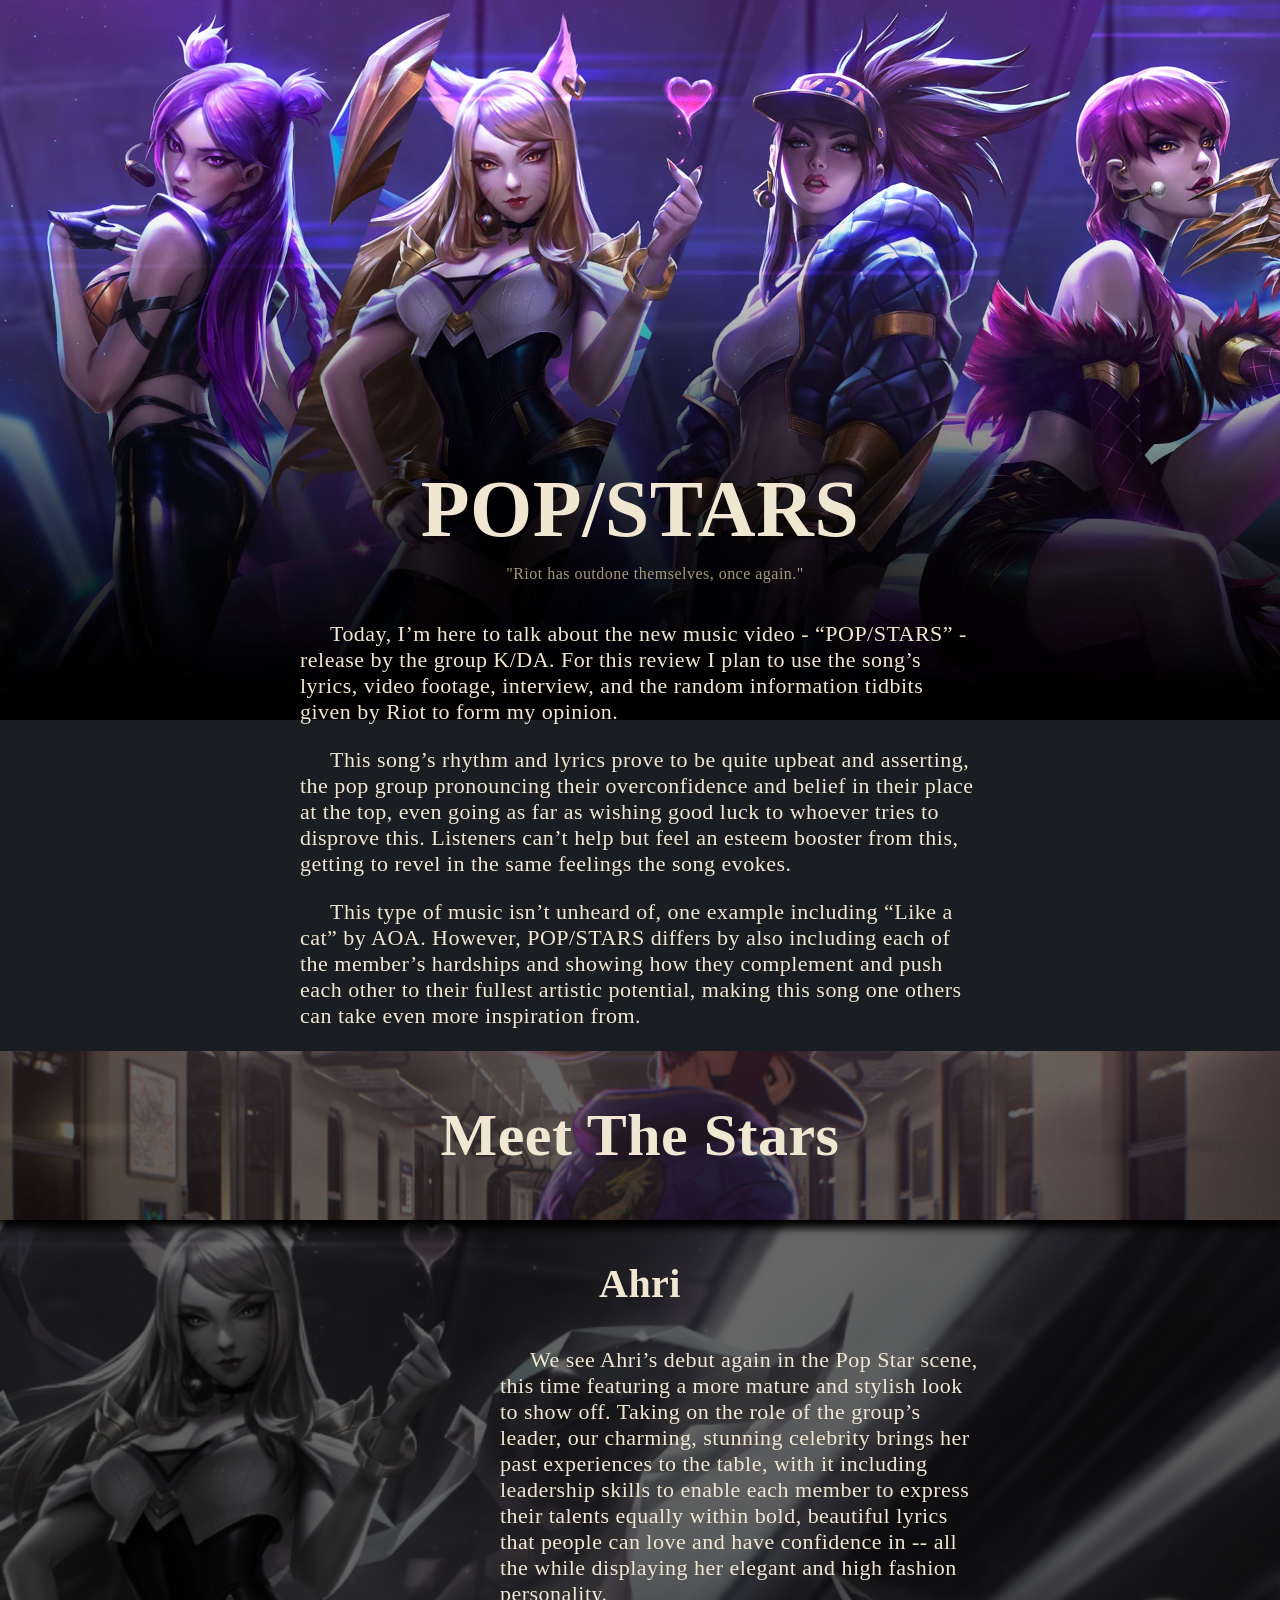
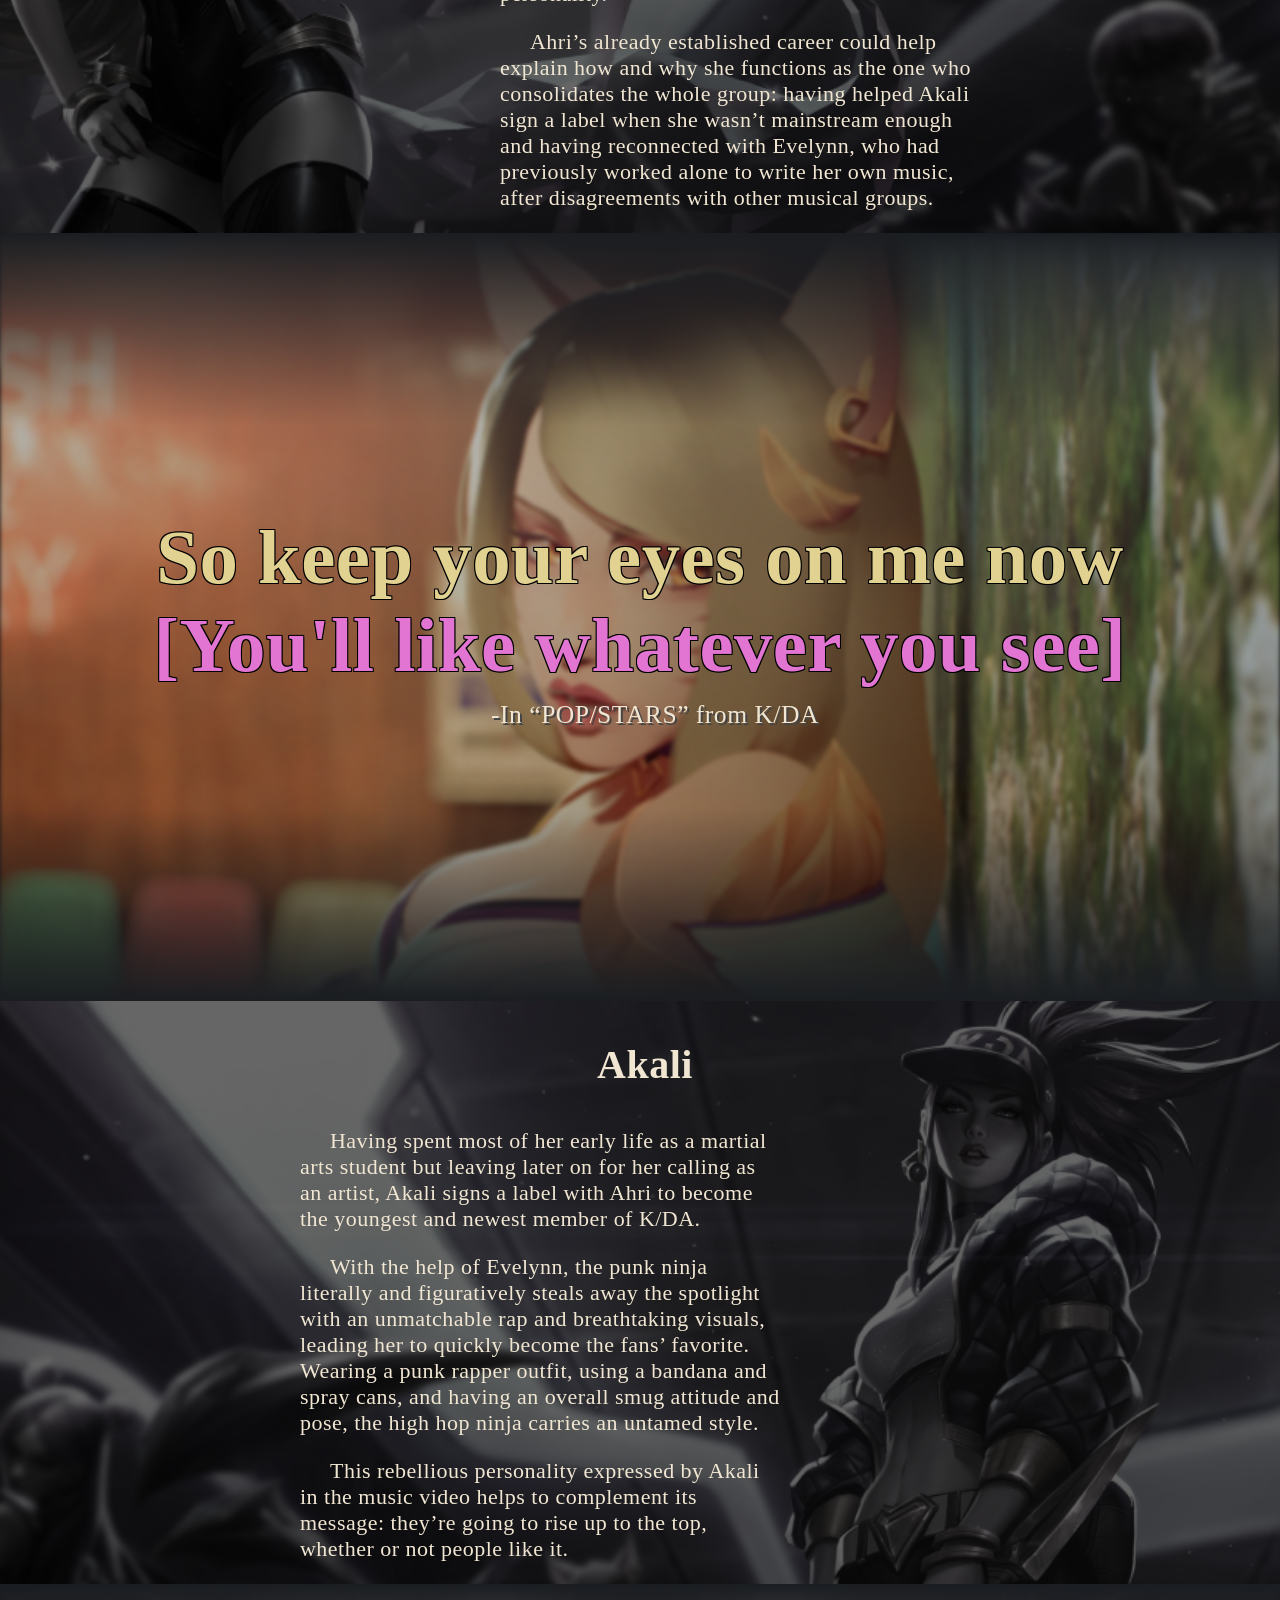
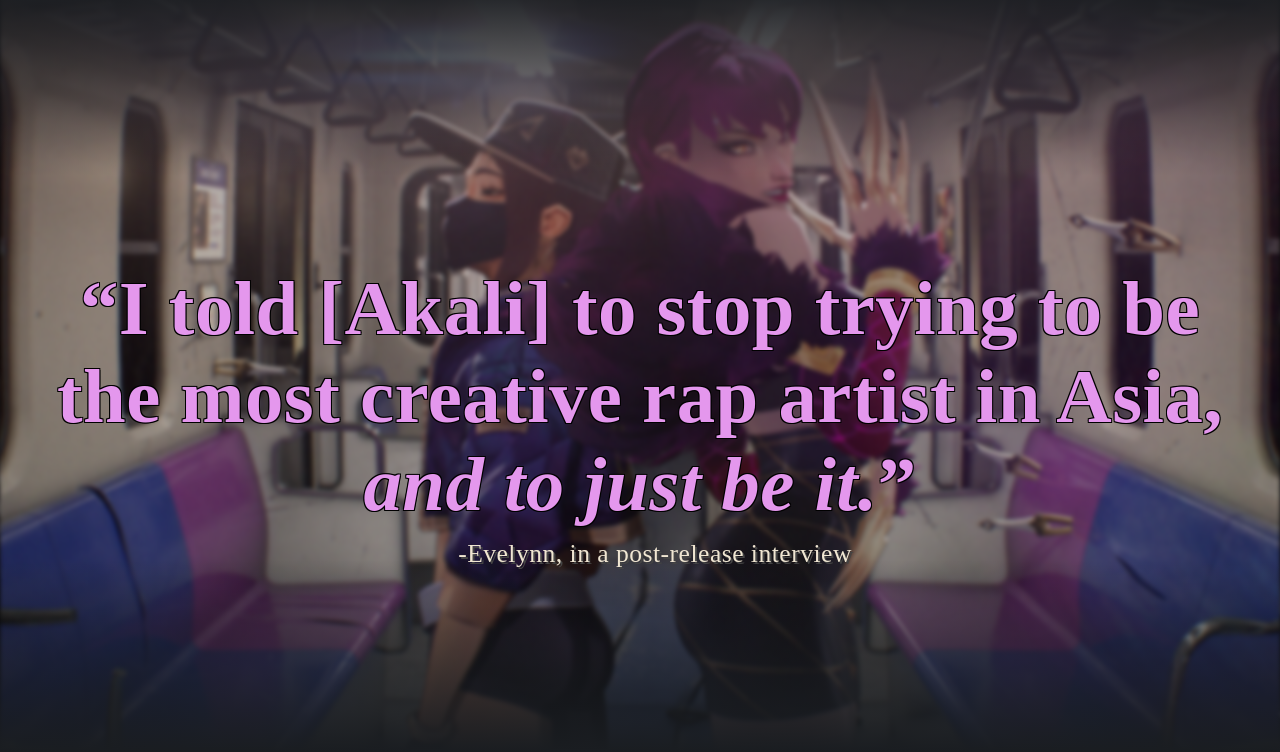
==== index.html @ 10eb458b "Added background image to Akali's intro It seems to be making the page lag now, whoops" ====
<!DOCTYPE html>
<html lang="en">
<head>
    <meta charset="UTF-8">
    <meta name="viewport" content="width=device-width, initial-scale=1.0">
    <meta http-equiv="X-UA-Compatible" content="ie=edge">
    <meta name="theme-color" content="#9821A5">
    <link rel="stylesheet" href="styles/main.css">
    <meta content="POP/STARS Review" property="og:title">
    <meta content='https://i.imgur.com/lNea6yM.jpg' property='og:image'>
    <meta content="An in-depth look into the song 'POP/STARS' and the group behind it, the KD/A" property="og:description">
    <meta name="twitter:card" content="summary_large_image">
    <title>POP/STARS review</title>
    <link type="application/json+oembed" href="https://raw.githubusercontent.com/KipBard/KDAReview/master/style.json" />
</head>
<body>
<main>
<article style="margin-top: 0px;">
<section class="logotop" style="width: 100vw; margin-top: 0px; padding-left:0px; padding-right:0px; max-width: 100%">
    <template>
        <div style="background-image:url('img/bg1.jpg');  background-size: cover; position: absolute; width: 100vw" class="bgimg">
    </template>
    </div>
    <img src="img/bg1.jpg" alt="" class="bgimg">
    <header>
            <h1 style="text-align: center;padding-top:30vw;margin-bottom: 0px;">POP/STARS</h1>
            <p class="subtitle" style="text-align:center">"Riot has outdone themselves, once again."</p>
    </header>
    
</section>
<section class="intro">
    <p>
        Today, I’m here to talk about the new music video - “POP/STARS” - release 
        by the group K/DA. For this review I plan to use the song’s lyrics, video 
        footage, interview, and the random information tidbits given by Riot to 
        form my opinion.
    </p>
    <p>
        This song’s rhythm and lyrics prove to be quite upbeat and asserting, 
        the pop group pronouncing their overconfidence and  belief in their 
        place at the top, even going as far as wishing good luck to whoever 
        tries to disprove this. Listeners can’t help but feel an esteem 
        booster from this, getting to revel in the same feelings the song 
        evokes.
    </p>
    <p>
        This type of music isn’t unheard of, one example including <q>Like a cat</q> by AOA. However, POP/STARS 
        differs by also including each of the member’s hardships and showing how they complement and 
        push each other to their fullest artistic potential, making this song one others can take 
        even more inspiration from.
    </p>
</section>
<section class="title stars">
    <img src="img/bgstars.jpg" alt="Meet the Stars" class="titleimg">
    <h2>Meet The Stars</h2>
</section>
<section class="ahri stars">
    <h3>Ahri</h3>
        <img src="img/ahrimid.jpg" alt="Ahri" class="sideimg">
    <p>
        We see Ahri’s debut again in the Pop Star scene, this time featuring a more 
        mature and stylish look to show off. Taking on the role of the group’s leader, 
        our charming, stunning celebrity brings her past experiences to the table, 
        with it including leadership skills to enable each member to express their 
        talents equally within bold, beautiful lyrics that people can love and have 
        confidence in -- all the while displaying her elegant and high fashion personality.
    </p>
    <p>
        Ahri’s already established career could help explain how and why she functions
        as the one who consolidates the whole group: having helped Akali sign a label
        when she wasn’t mainstream enough and having reconnected with Evelynn, who had 
        previously worked alone to write her own music, after disagreements with other 
        musical groups.
    </p>
</section>
<section class="ahri quoteSection">
    <img src="img/bg2.jpg" class="quoteimg">
    <p class="quotetext">So keep your eyes on me now <br>
        <span class="ahritext2">[You'll like whatever you see]</span></p>
    <p class="quotesource">-In <q>POP/STARS</q> from K/DA</p>
</section>
<section class="akali stars">
    <h3 style="text-indent: 10px;">Akali</h3>
    <img src="img/akalimid.jpg" alt="Akali" class="sideimg">
    <p>
        Having spent most of her early life as a martial arts student but leaving
        later on for her calling as an artist, Akali signs a label with Ahri to 
        become the youngest and newest member of K/DA.
    </p>
    <p>
        With the help of Evelynn, the punk ninja literally and figuratively steals
        away the spotlight with an unmatchable rap and breathtaking visuals, leading
        her to quickly become the fans’ favorite. Wearing a punk rapper
        outfit, using a bandana and spray cans, and having an overall smug attitude and
        pose, the high hop ninja carries an untamed style.
    </p>
    <p>
        This rebellious personality expressed by Akali in the music video helps to
        complement its message: they’re going to rise up to the top, whether or not
        people like it.
    </p>
</section>
<section class="akali quoteSection">
    <img src="img/bg3.jpg" class="quoteimg">
    <p class="quotetext" style="color:#E497ED;size: 3em"><q>I told [Akali] to stop 
        trying to be the most creative rap artist in Asia, <i>and to just be it.</i></q></p>
        <p class="quotesource">-Evelynn, in a post-release interview</p>
</section>
</article>
</main>
</body>
</html>
---- styles/main.css ----
@import url(https://lolstatic-a.akamaihd.net/awesomefonts/1.0.0/lol-fonts.css);

:root {
    --bg-color: #1a1d21;
}

body{
    font-family: Beaufort for LOL,serif;
    letter-spacing: .03em;
    color: #f0e6d2;
    background-color: var(--bg-color);
    margin: 0;
    min-width: 720px;
}
body > *{
    background-color: transparent;
    font-weight: 500;
    font-size: 22px;
    margin: 0;
}

* {
    box-sizing: border-box;
    overflow-x: hidden;
}

main{
    position: absolute;
    top: 0px;
    left: 0px;
    width: 100vw;
}

h1{
    font-size: 80px;
    text-align: center;
}

h2{
    font-size: 60px;
    text-align: center;
}

h3{
    font-size:40px;
}

.subtitle{
    color: #a3997e;
    margin-top:10px;
    font-size:16px;
}

section{
    max-width: 720px;
    margin: 0 auto 0;
    padding-left: 20px;
    padding-right: 20px;
    /*To make sure "background images" won't overlap other divs*/
    z-index: 0;
}

section.title{
    margin: 0;
    padding: 0;
    position: relative;
    width: 100vw;
    max-width: none;
    box-shadow:0 8px 8px #000;
    /*This is done to center the text verticaly & horizontally*/
    display:flex;
    align-items:center;
    justify-content: center;
    /*This makes the viewer won't be able to scroll through this div*/
    overflow:hidden;
}

section.title > img.titleimg{
    object-fit: cover;
    width: 100%;
    z-index: -2;
    position: absolute;
    filter: none;
}

section.title.stars > img.titleimg{
    transform: scale(1.5);
    top: 0%;
    filter: brightness(40%);
}

p {
    text-indent: 30px;
}

.bgimg{
    background-size: cover;
    z-index: -1;
    width: 100vw;
    left: 0px;
    top: 0px;
    position: absolute;
}

.sideimg{
    width: 40%
}

.quoteimg{
    object-fit: cover;
    width: 100%;
    height: 100%;
    z-index: -2;
    position: absolute;
    filter: brightness(70%) blur(2px);
    
}

.quoteSection{
    padding: 0;
    margin: 0;
    height:60vw;
    position:relative;
    max-width: 100%;
    width: 100%;
    overflow: hidden;
    
}


/*Adds the little fading black gradients at bottom and top*/
/*The div is only rendered if it has "content" so we give it a fake one hehe*/

:root{
    --bar-size:calc(100%/4);
}

/*Bottom one*/
.quoteSection::after{
    background-image:linear-gradient(transparent, var(--bg-color));
    position: absolute;
    width: 100%;
    height: var(--bar-size);
    bottom: 0px;
    z-index: -1;
    
    content: " "
}
/*Top one*/
.quoteSection::before{
    background-image:linear-gradient(var(--bg-color), transparent);
    position: absolute;
    width: 100%;
    height: var(--bar-size);
    z-index: -1;
    
    content: " "
}

.quotetext{
    text-indent: 0px;
    text-align: center;
    padding-top: 16vw;
    margin-bottom: 10px;
    font-size:6vw;
    color: #e79c62;
    font-weight: 700;
    /*text-shadow:2px 2px 0 #444;*/
    padding-left:30px;
    padding-right:30px;
    color: white;
    text-shadow:
    -1px -1px 0 #000,
    1px -1px 0 #000,
    -1px 1px 0 #000,
    1px 1px 0 #000; 
}
.quotesource{
    text-align:center;
    margin-top:5px;
    font-size: 2vw;
    text-shadow:2px 2px 0 #444;
}

/*Ahri*/

section.ahri.stars > p{
    margin-left: 200px;
}

.quoteSection.ahri > p.quotetext{
    color: #e1d291;
}

.ahritext2{
    /*background: -webkit-linear-gradient( #CC46BB, #e275d2);
    -webkit-background-clip: text;
    -webkit-text-fill-color: transparent;
    text-shadow: none;*/
    color: #e275d2;
}

section.ahri.stars > h3{
    text-align: center;
}

section.ahri.stars > img.sideimg{
    width: 100%;
    position: absolute;
    z-index: -1;
    
    filter: saturate(0.1) brightness(40%);
    left: -34vw;
    transform: scale(2) translateY(5vw);
}

/*Akali*/

section.akali.stars > p{
    margin-right: 200px;
}

section.akali.stars > h3{
    text-align: center;
}

section.akali.stars > img.sideimg{
    width: 100%;
    position: absolute;
    z-index: -1;

    filter: saturate(0.1) brightness(40%);
    left:27vw;
    transform: scale(2) translateY(6vw);
}
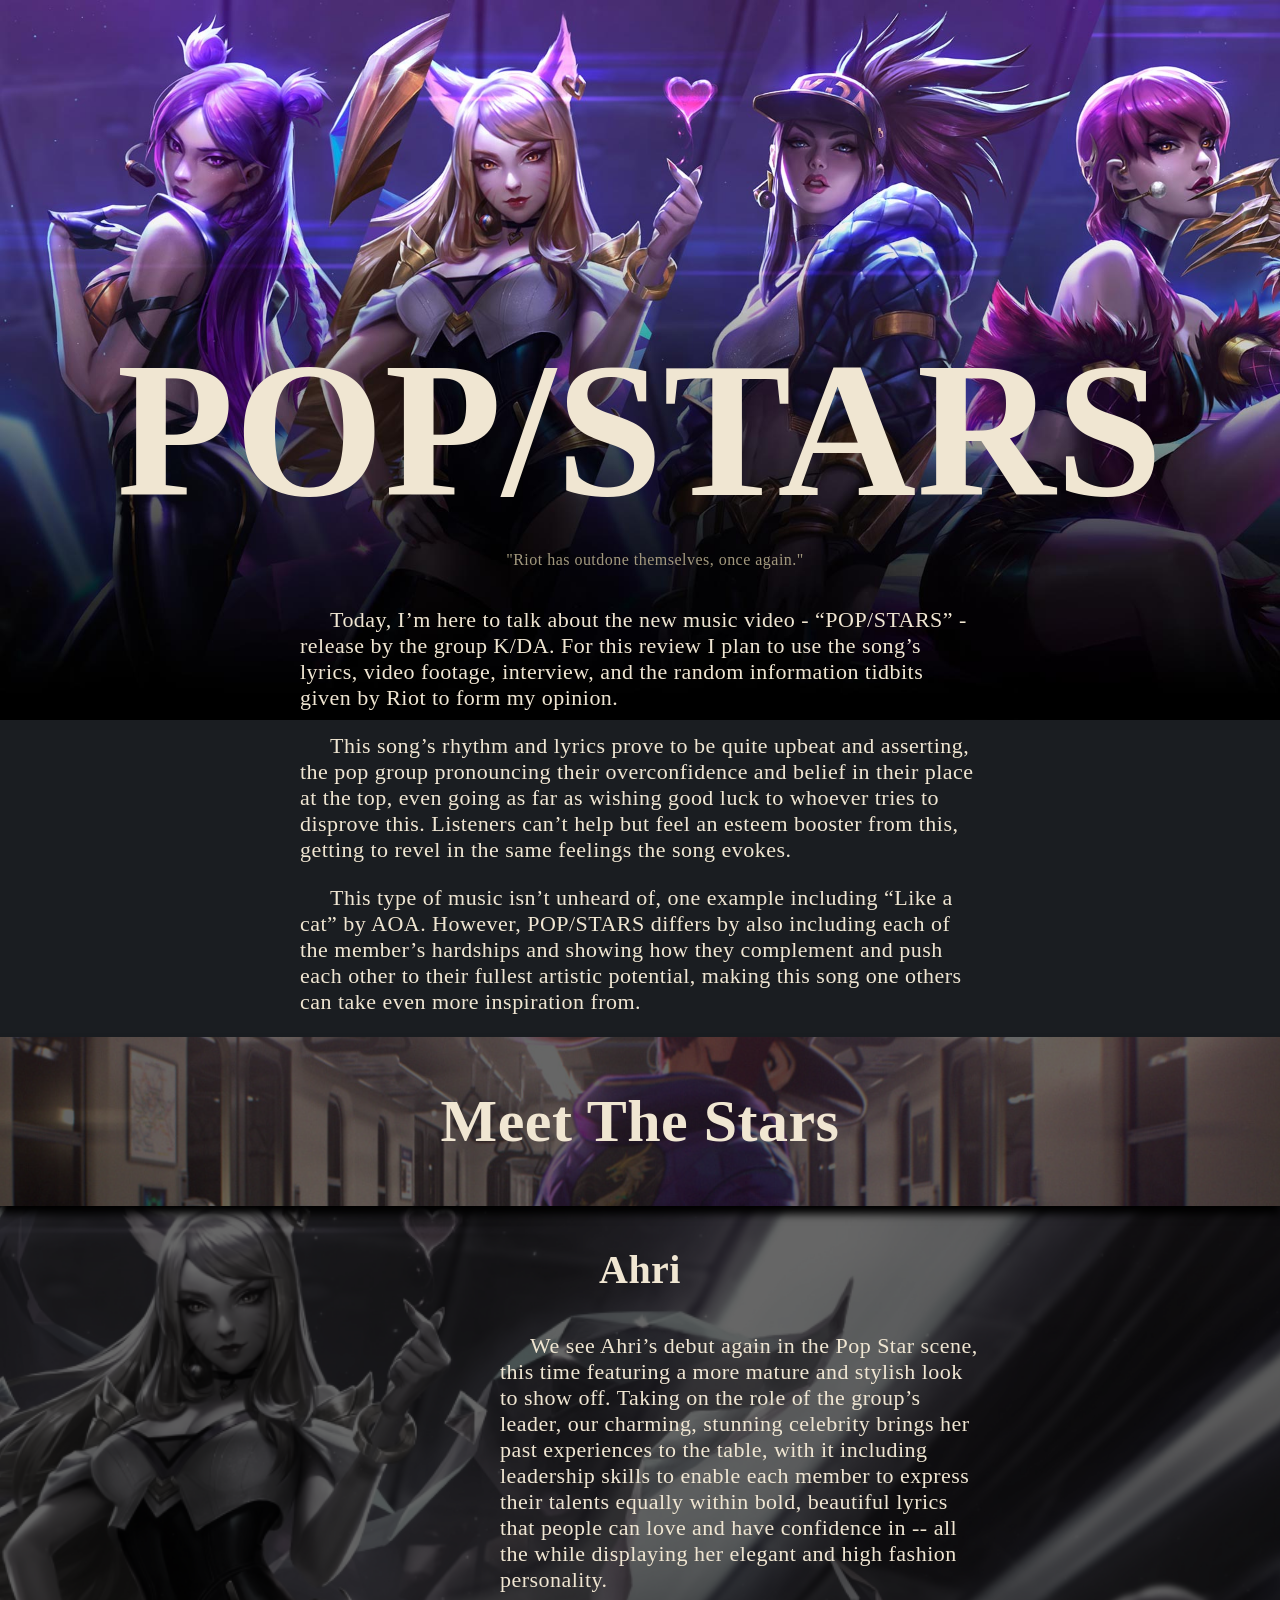
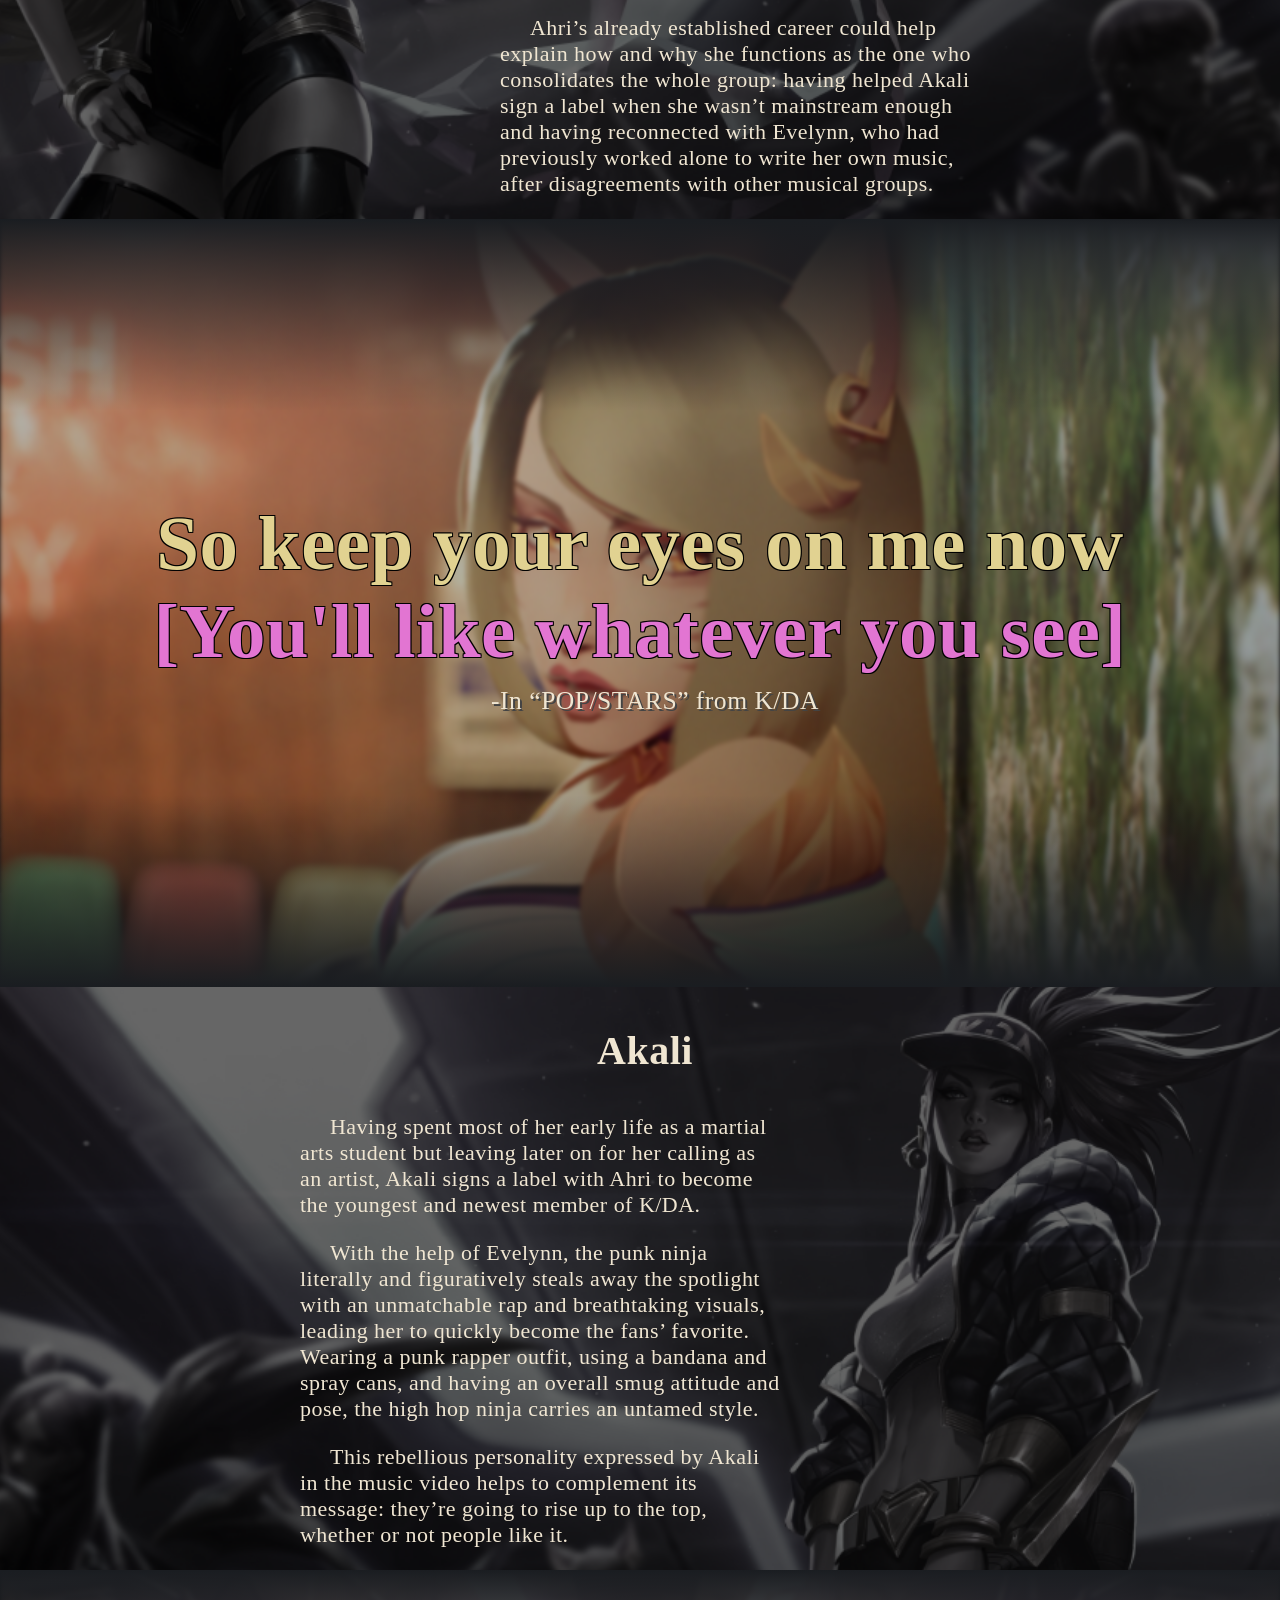
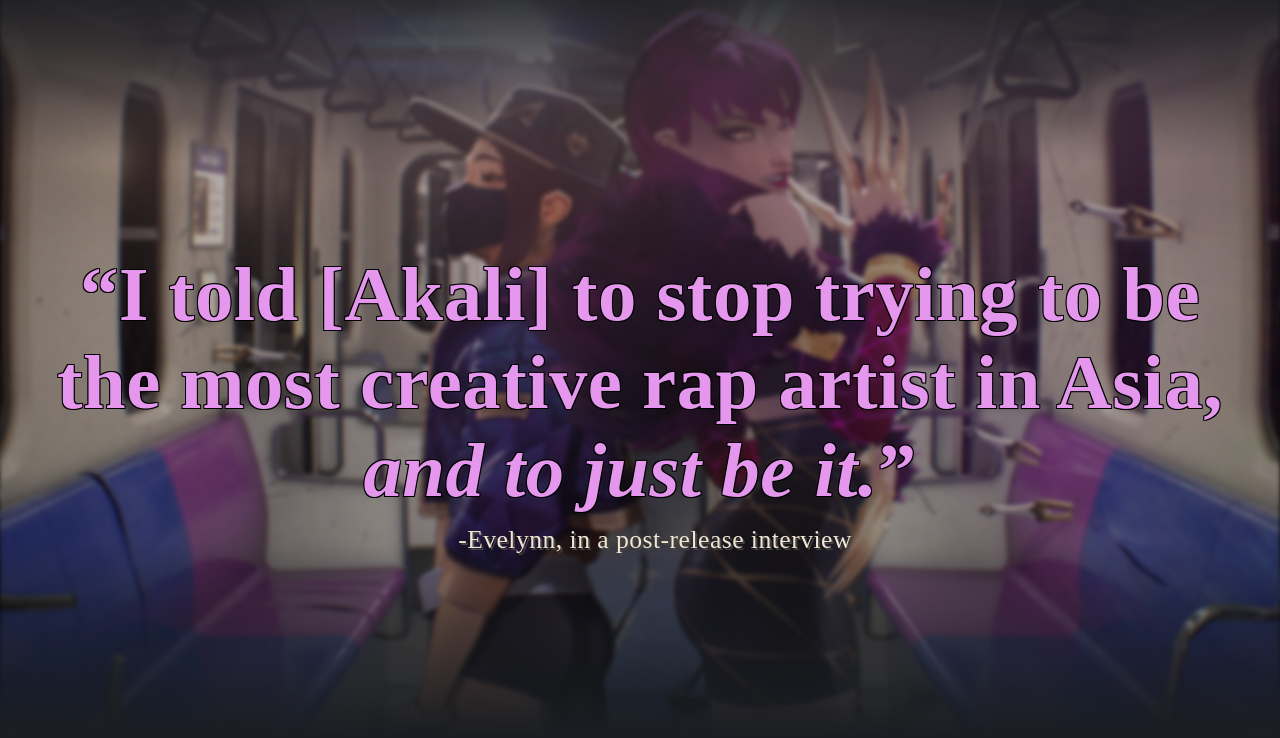
==== commit 680baea9: "Changes to Title style" ====
--- a/index.html
+++ b/index.html
@@ -23,7 +23,7 @@
     </div>
     <img src="img/bg1.jpg" alt="" class="bgimg">
     <header>
-            <h1 style="text-align: center;padding-top:30vw;margin-bottom: 0px;">POP/STARS</h1>
+            <h1>POP/STARS</h1>
             <p class="subtitle" style="text-align:center">"Riot has outdone themselves, once again."</p>
     </header>
     
--- a/styles/main.css
+++ b/styles/main.css
@@ -32,8 +32,10 @@
 }
 
 h1{
-    font-size: 80px;
+    font-size: 15vw;
     text-align: center;
+    margin:0;
+    margin-top: 25vw;
 }
 
 h2{
@@ -182,10 +184,38 @@
     text-shadow:2px 2px 0 #444;
 }
 
+section.stars > img.sideimg{
+    width: 100%;
+    position: absolute;
+    z-index: -1;
+    
+    filter: saturate(0.1) brightness(40%);
+}
+
 /*Ahri*/
 
-section.ahri.stars > p{
-    margin-left: 200px;
+/*When the screen is small*/
+@media screen and (max-width: 720px){
+    section.ahri.stars > img.sideimg{
+        width: 500%;
+        left: -200vw;
+        transform: translateY(-55vw);
+    }
+}
+
+@media screen and (min-width: 720px){
+    section.ahri.stars > p{
+        margin-left: 200px;
+    }
+
+    section.ahri.stars > h3{
+        text-align: center;
+    }
+
+    section.ahri.stars > img.sideimg{
+        left: -34vw;
+        transform: scale(2) translateY(5vw);
+    }
 }
 
 .quoteSection.ahri > p.quotetext{
@@ -193,43 +223,35 @@
 }
 
 .ahritext2{
-    /*background: -webkit-linear-gradient( #CC46BB, #e275d2);
-    -webkit-background-clip: text;
-    -webkit-text-fill-color: transparent;
-    text-shadow: none;*/
     color: #e275d2;
 }
 
-section.ahri.stars > h3{
-    text-align: center;
-}
-
-section.ahri.stars > img.sideimg{
-    width: 100%;
-    position: absolute;
-    z-index: -1;
-    
-    filter: saturate(0.1) brightness(40%);
-    left: -34vw;
-    transform: scale(2) translateY(5vw);
-}
+
 
 /*Akali*/
 
-section.akali.stars > p{
-    margin-right: 200px;
-}
-
-section.akali.stars > h3{
-    text-align: center;
-}
-
+@media screen and (min-width: 720px){
+    section.akali.stars > p{
+        margin-right: 200px;
+    }
+    section.akali.stars > h3{
+        text-align: center;
+    }
+}
+
+/*When the screen is small*/
+@media screen and (max-width: 720px){
 section.akali.stars > img.sideimg{
-    width: 100%;
-    position: absolute;
-    z-index: -1;
-
-    filter: saturate(0.1) brightness(40%);
-    left:27vw;
-    transform: scale(2) translateY(6vw);
+    width: 500%;
+    left: -200vw;
+    transform: translateY(-55vw);
+}
+}
+
+/*When the screen is big*/
+@media screen and (min-width: 720px){
+    section.akali.stars > img.sideimg{
+        left:27vw;
+        transform: scale(2) translateY(6vw);
+    }
 }
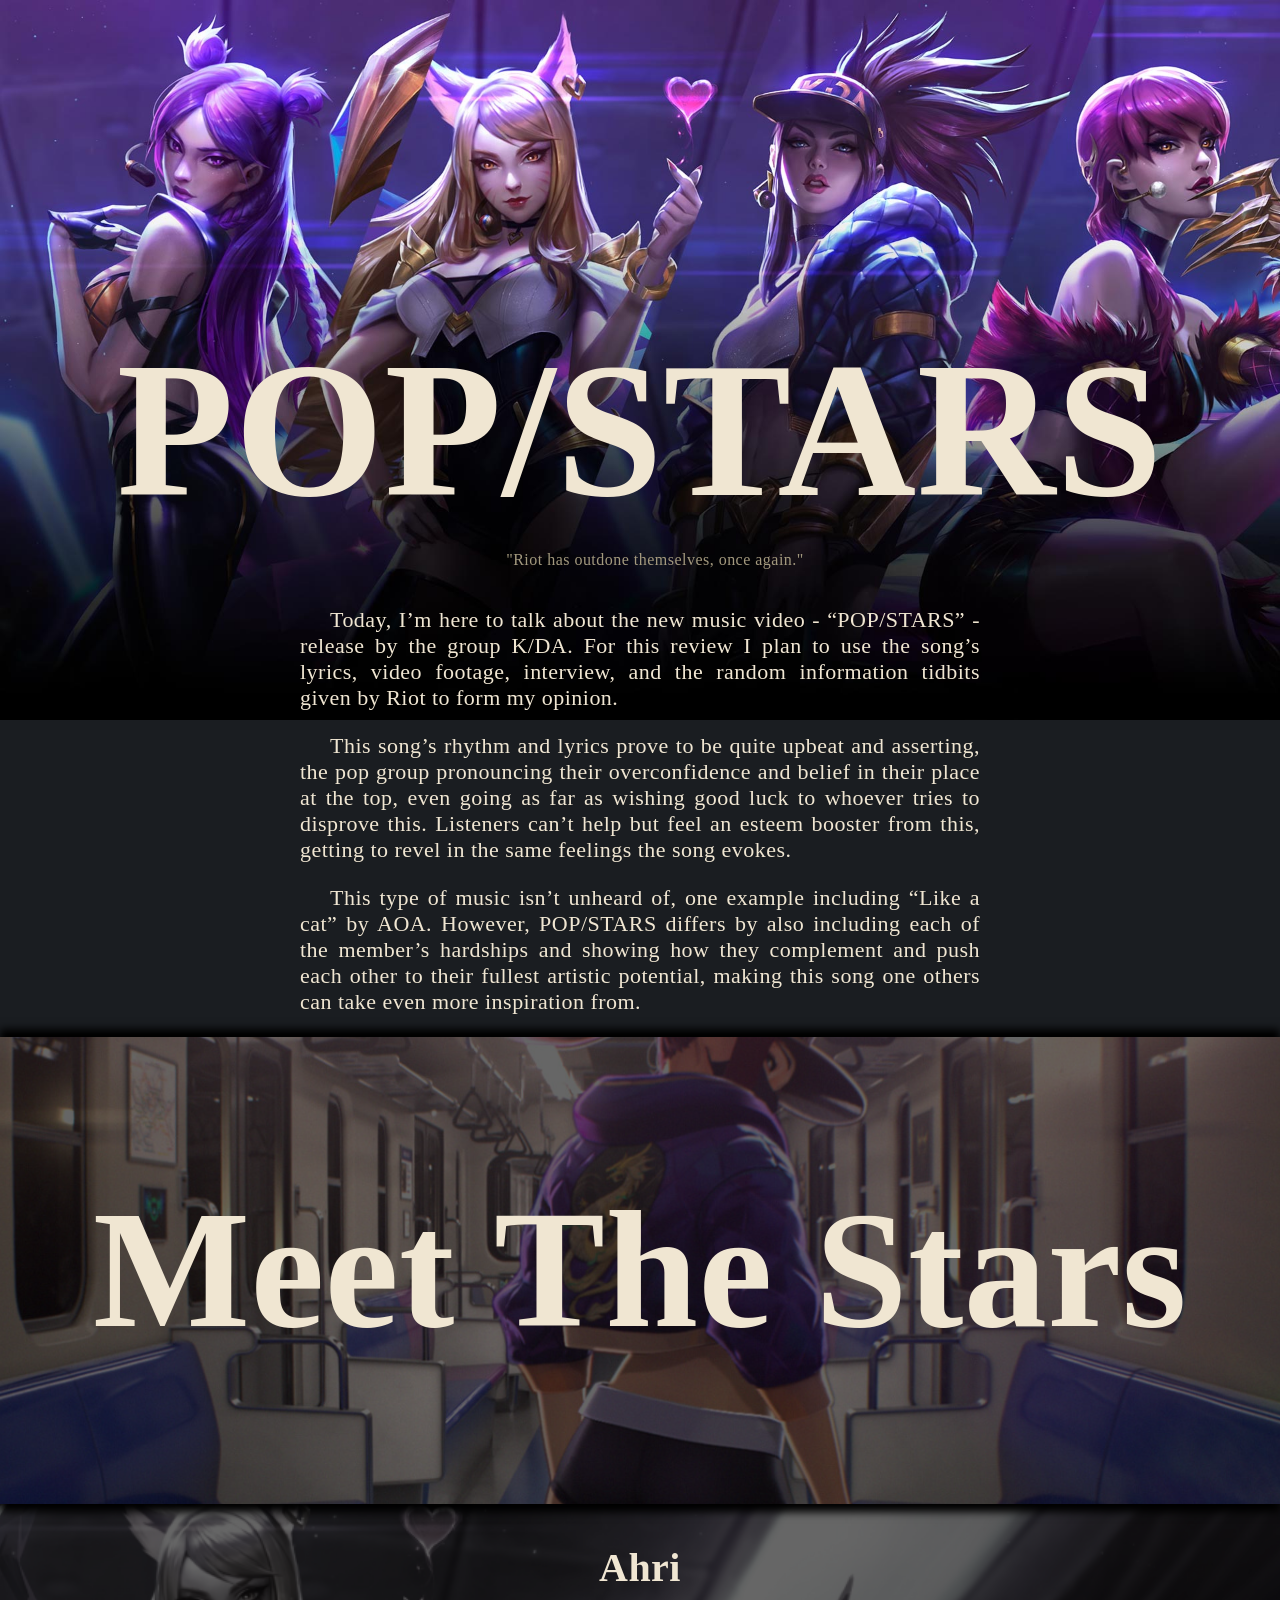
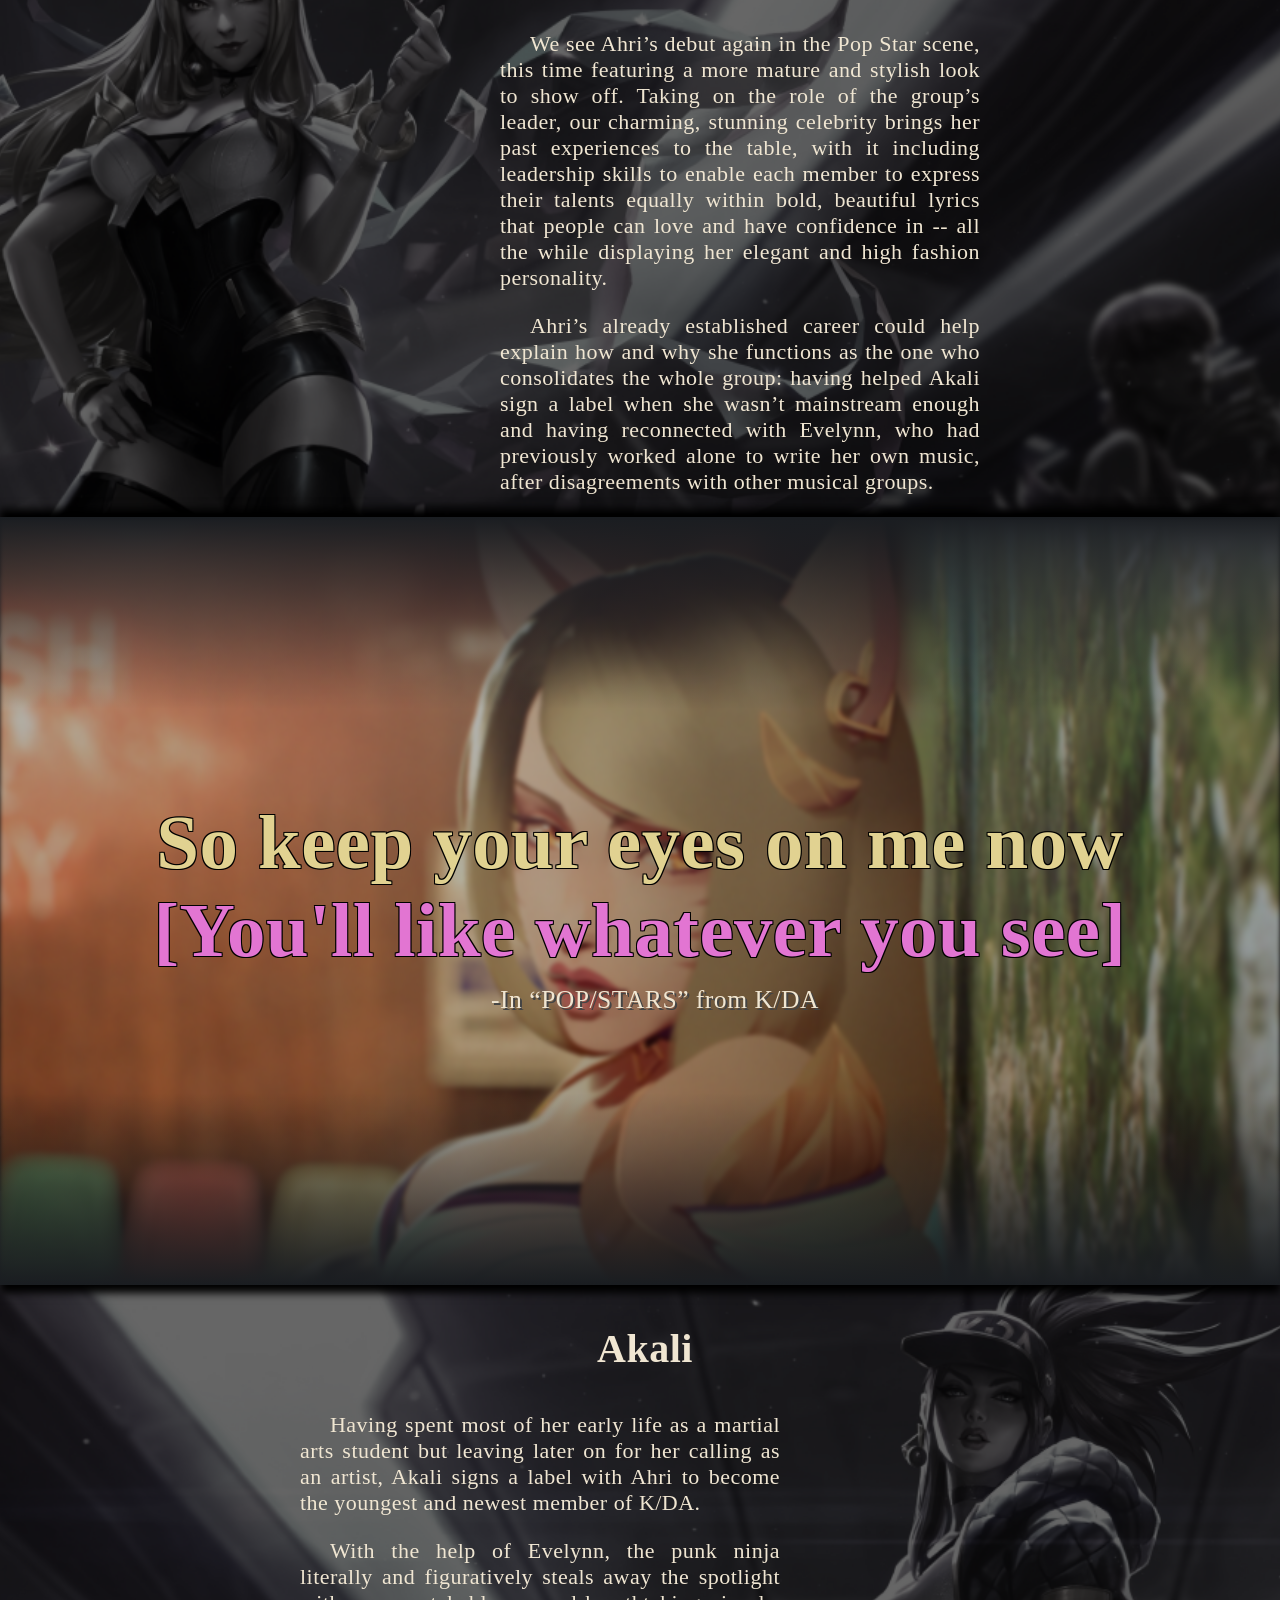
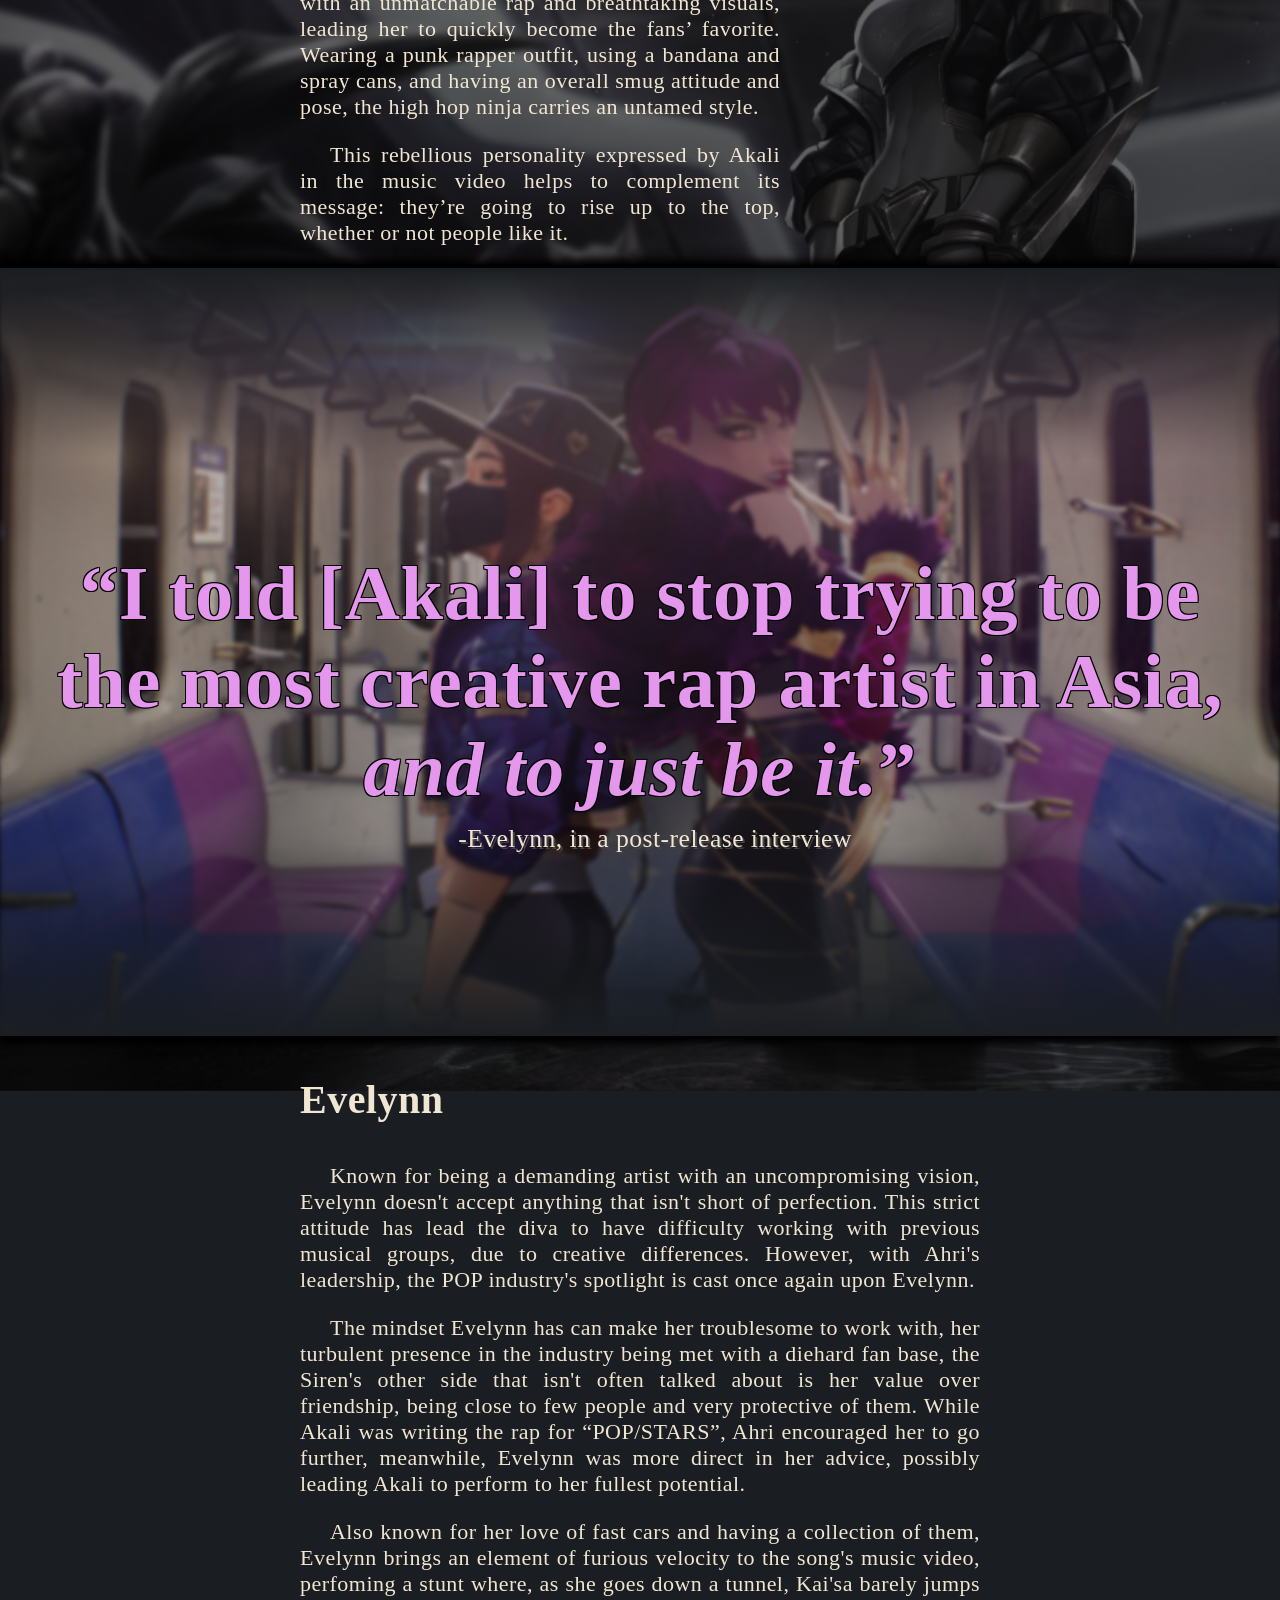
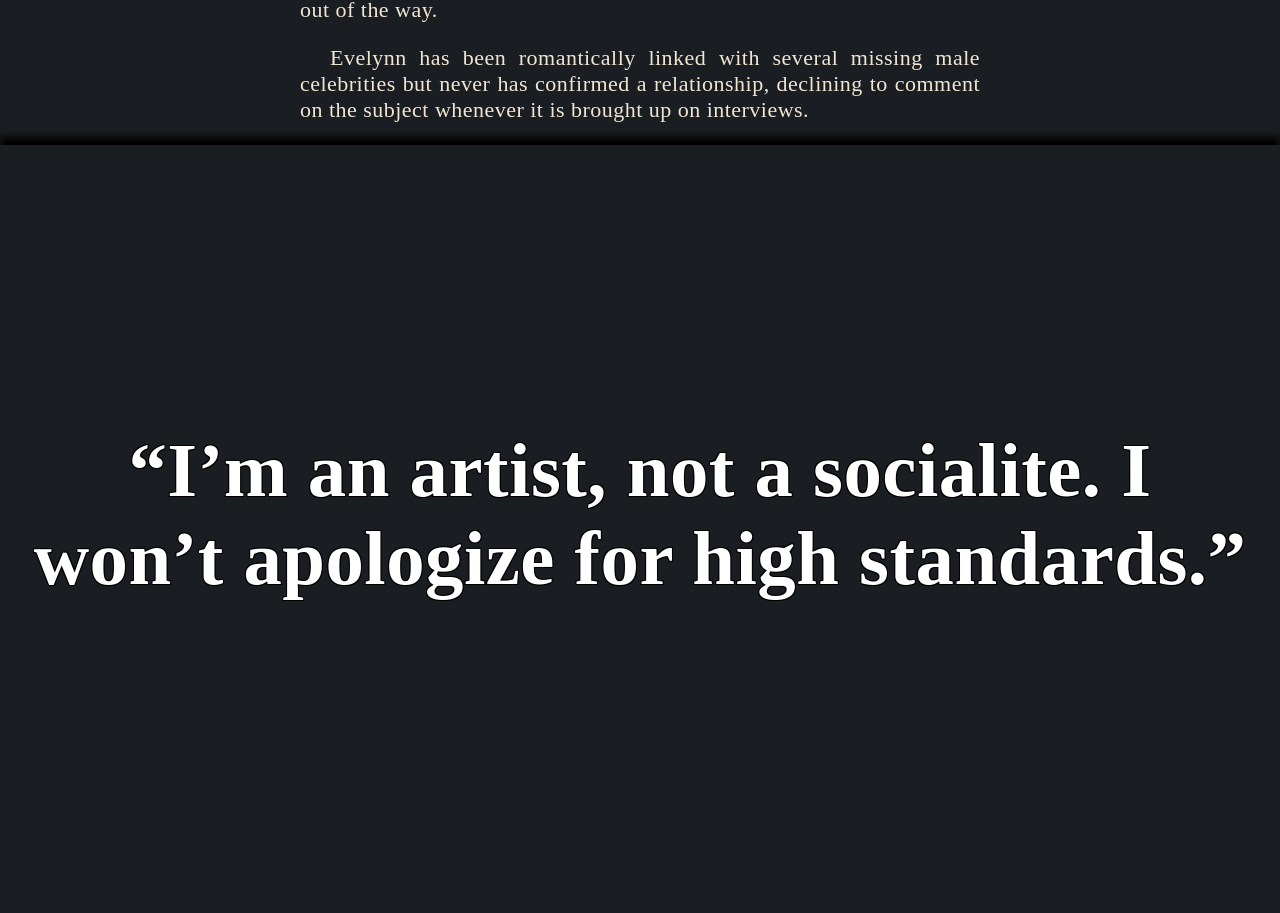
==== commit f7767b05: "Text for Evelynn added" ====
--- a/index.html
+++ b/index.html
@@ -28,6 +28,7 @@
     </header>
     
 </section>
+
 <section class="intro">
     <p>
         Today, I’m here to talk about the new music video - “POP/STARS” - release 
@@ -50,10 +51,12 @@
         even more inspiration from.
     </p>
 </section>
+
 <section class="title stars">
     <img src="img/bgstars.jpg" alt="Meet the Stars" class="titleimg">
     <h2>Meet The Stars</h2>
 </section>
+
 <section class="ahri stars">
     <h3>Ahri</h3>
         <img src="img/ahrimid.jpg" alt="Ahri" class="sideimg">
@@ -79,6 +82,7 @@
         <span class="ahritext2">[You'll like whatever you see]</span></p>
     <p class="quotesource">-In <q>POP/STARS</q> from K/DA</p>
 </section>
+
 <section class="akali stars">
     <h3 style="text-indent: 10px;">Akali</h3>
     <img src="img/akalimid.jpg" alt="Akali" class="sideimg">
@@ -106,6 +110,36 @@
         trying to be the most creative rap artist in Asia, <i>and to just be it.</i></q></p>
         <p class="quotesource">-Evelynn, in a post-release interview</p>
 </section>
+
+<section class="evelynn stars">
+    
+    <h3>Evelynn</h3>
+    <p>
+        Known for being a demanding artist with an uncompromising vision, Evelynn doesn't accept anything that isn't short of perfection.
+        This strict attitude has lead the diva to have difficulty working with previous musical groups, due to creative 
+        differences. However, with Ahri's leadership, the POP industry's spotlight is cast once again upon Evelynn.
+    </p>
+    <p>
+        The mindset Evelynn has can make her troublesome to work with, her turbulent presence in the industry being met with a diehard
+        fan base, the Siren's other side that isn't often talked about is her value over friendship, being close to few people and 
+        very protective of them. While Akali was writing the rap for <q>POP/STARS</q>, Ahri encouraged her to go further, meanwhile, 
+        Evelynn was more direct in her advice, possibly leading Akali to perform to her fullest potential.
+    </p>
+    <p>
+        Also known for her love of fast cars and having a collection of them, Evelynn brings an element of furious velocity to the song's 
+        music video, perfoming a stunt where, as she goes down a tunnel, Kai'sa barely jumps out of the way. 
+    </p>
+    <p>
+        Evelynn has been romantically linked with several missing male celebrities but never has confirmed a relationship, declining
+        to comment on the subject whenever it is brought up on interviews.
+    </p>
+</section>
+<section class="evelynn quoteSection">
+    
+    <p class="quotetext">
+        <q>I’m an artist, not a socialite. I won’t apologize for high standards.</q>
+    </p>
+</section>
 </article>
 </main>
 </body>
--- a/styles/main.css
+++ b/styles/main.css
@@ -39,7 +39,7 @@
 }
 
 h2{
-    font-size: 60px;
+    font-size: 13vw;
     text-align: center;
 }
 
@@ -68,7 +68,7 @@
     position: relative;
     width: 100vw;
     max-width: none;
-    box-shadow:0 8px 8px #000;
+    box-shadow:0 8px 8px #000, 0 -8px 8px #000;
     /*This is done to center the text verticaly & horizontally*/
     display:flex;
     align-items:center;
@@ -126,7 +126,7 @@
     max-width: 100%;
     width: 100%;
     overflow: hidden;
-    
+    box-shadow:0 8px 8px #000, 0 -8px 8px #000;
 }
 
 
@@ -192,6 +192,12 @@
     filter: saturate(0.1) brightness(40%);
 }
 
+section.stars > p, .intro > p{
+    text-align: justify;
+    text-justify: inter-word;
+}
+
+
 /*Ahri*/
 
 /*When the screen is small*/
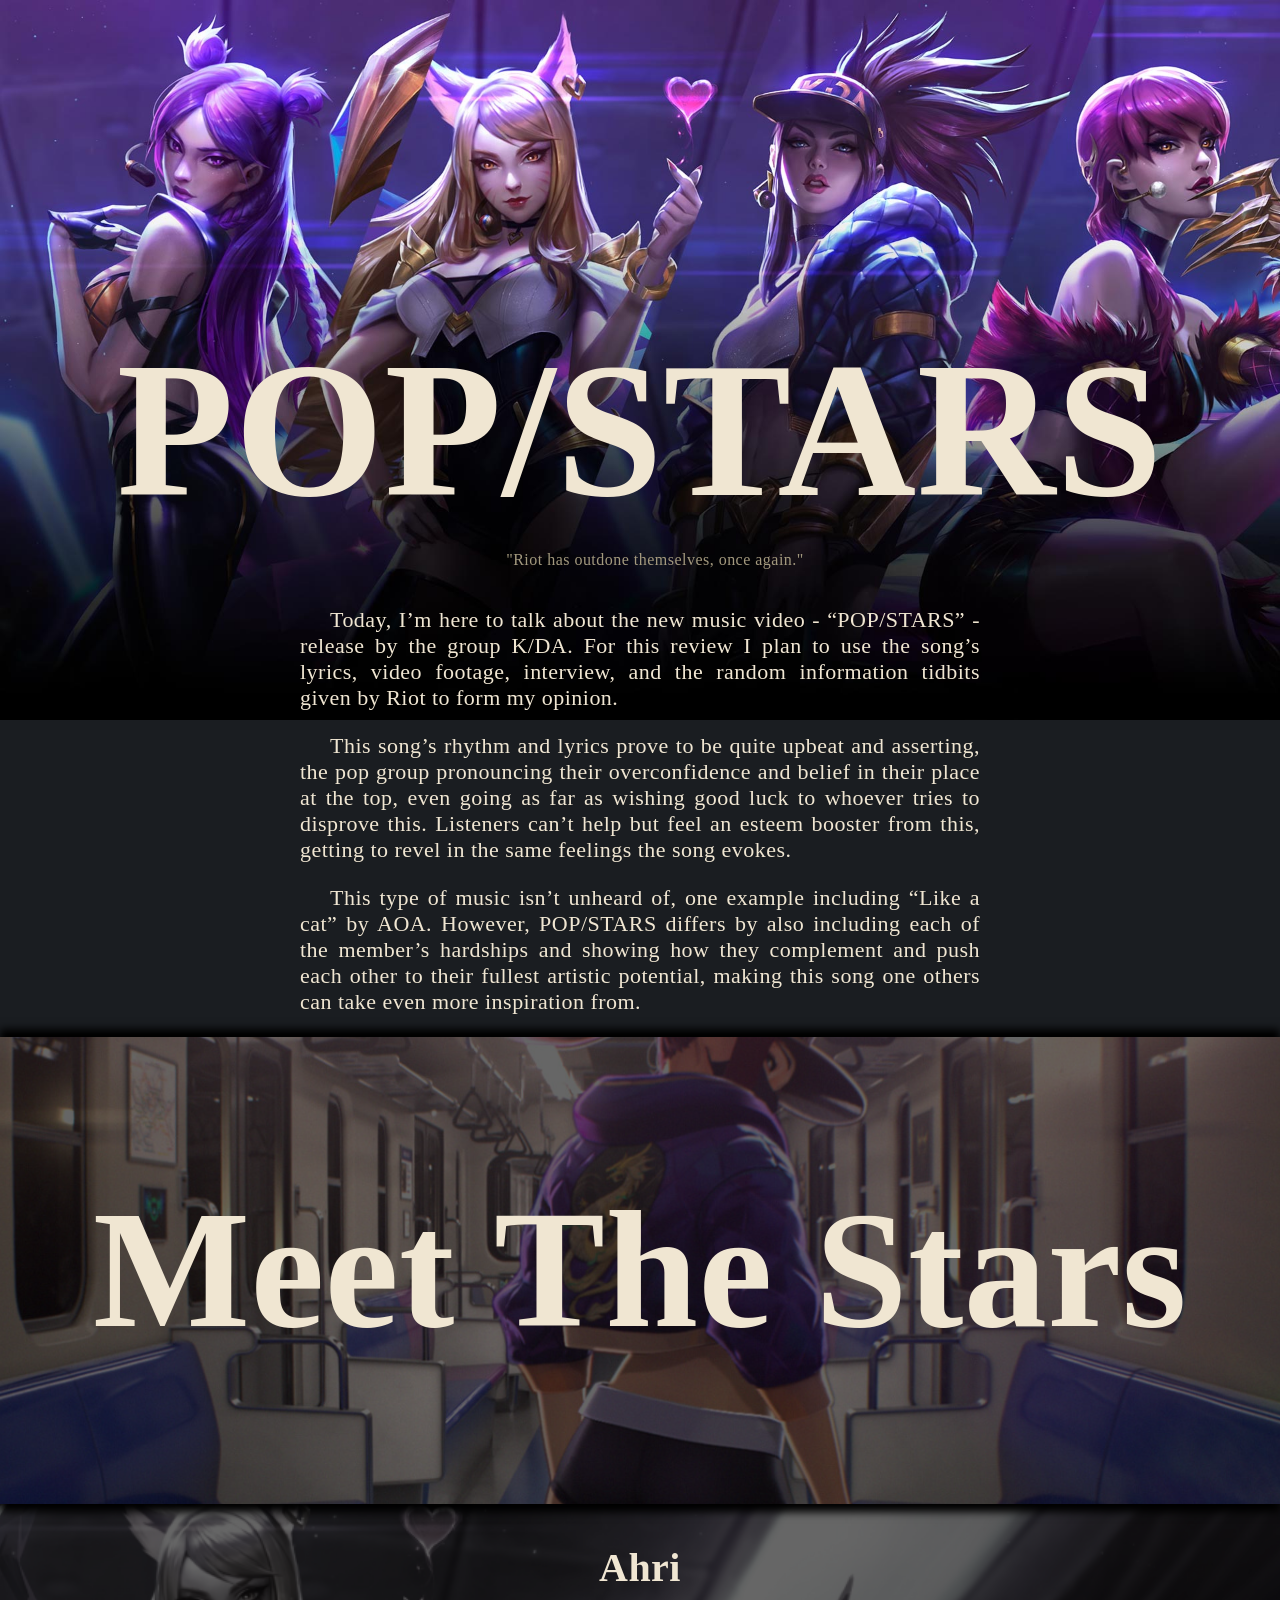
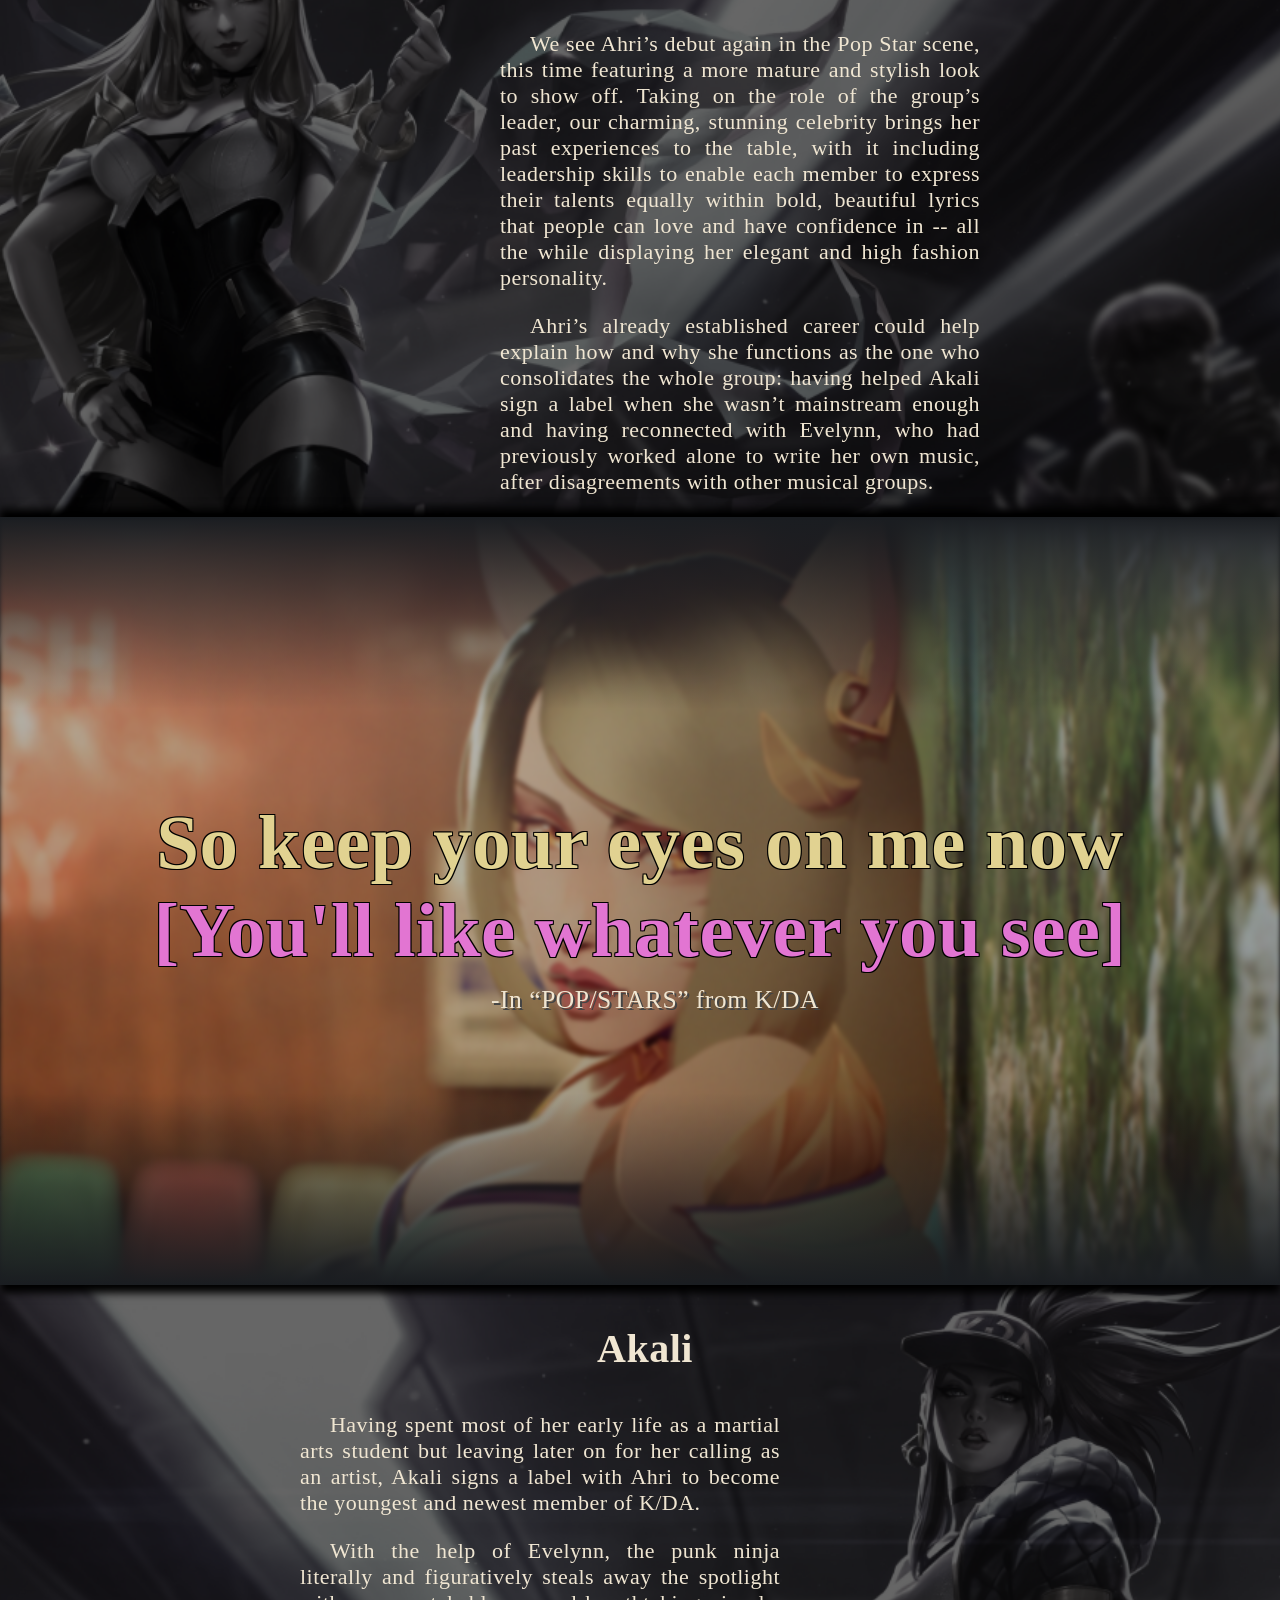
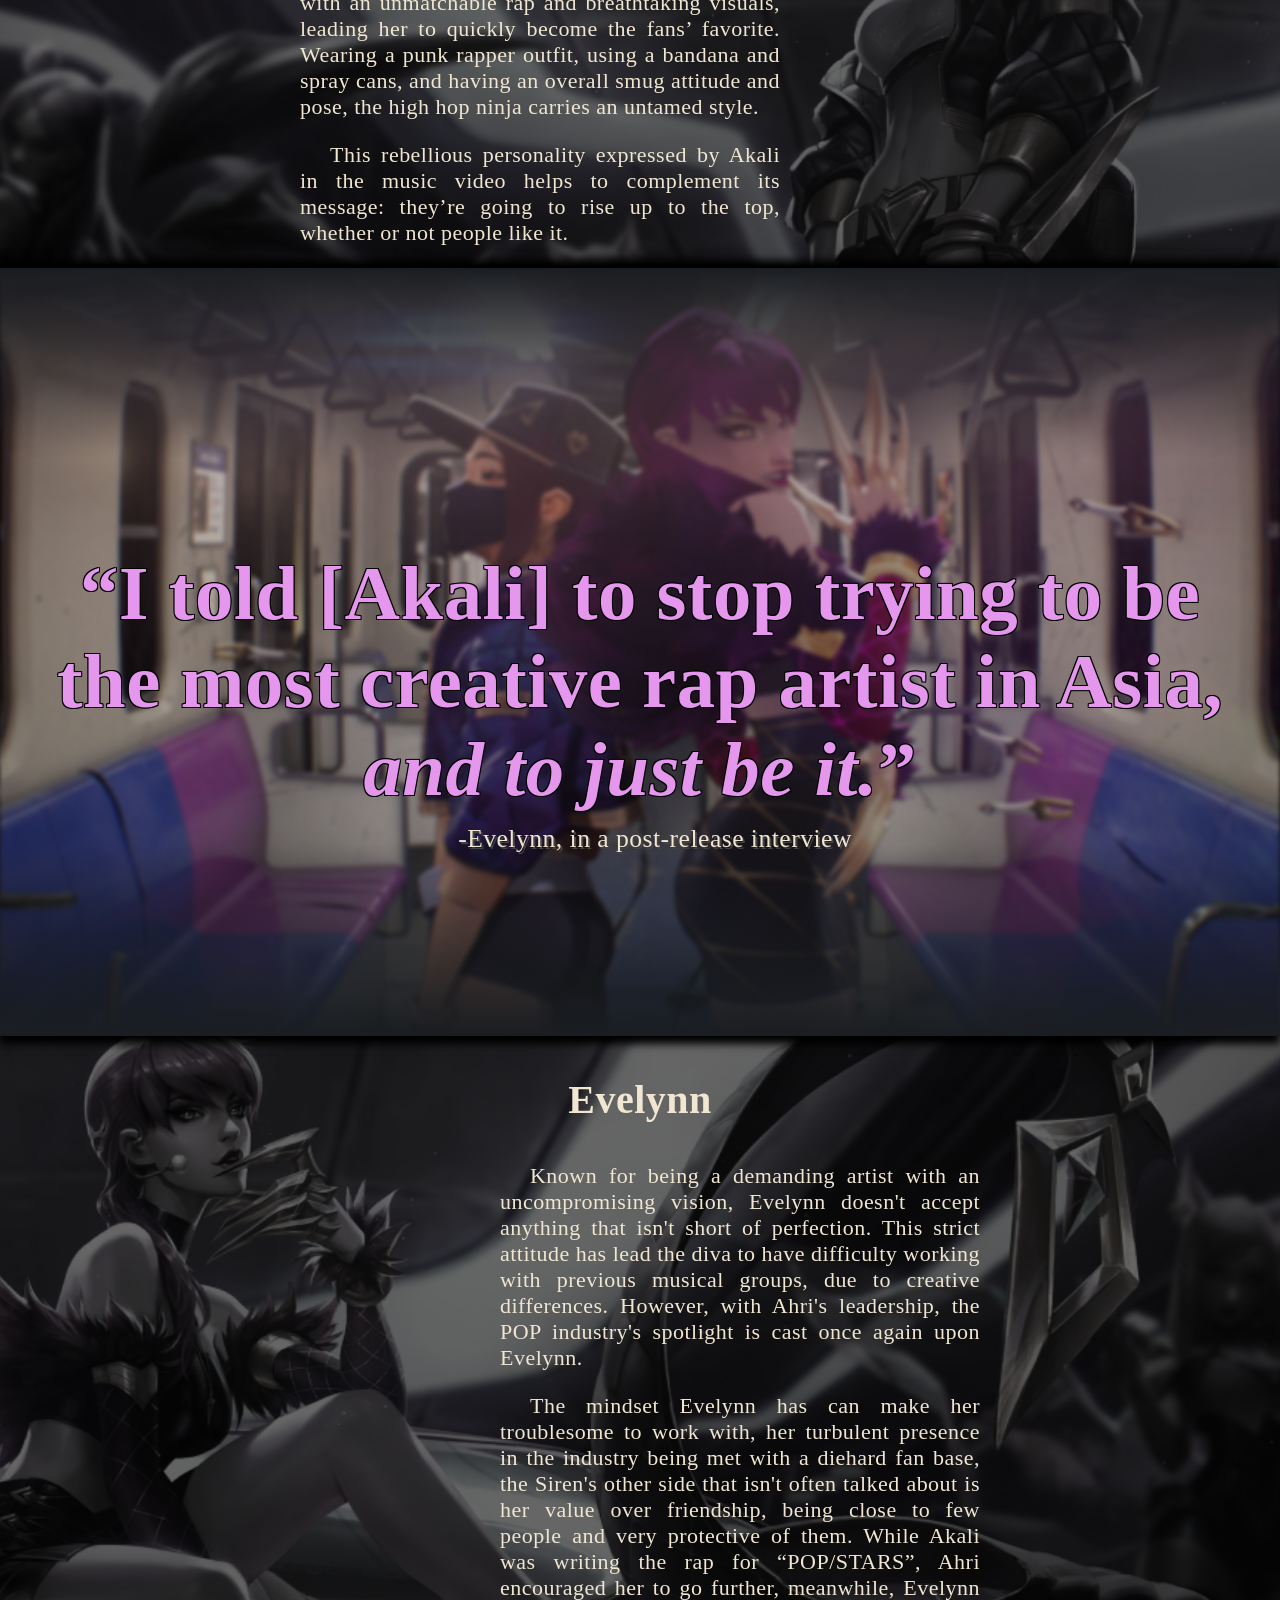
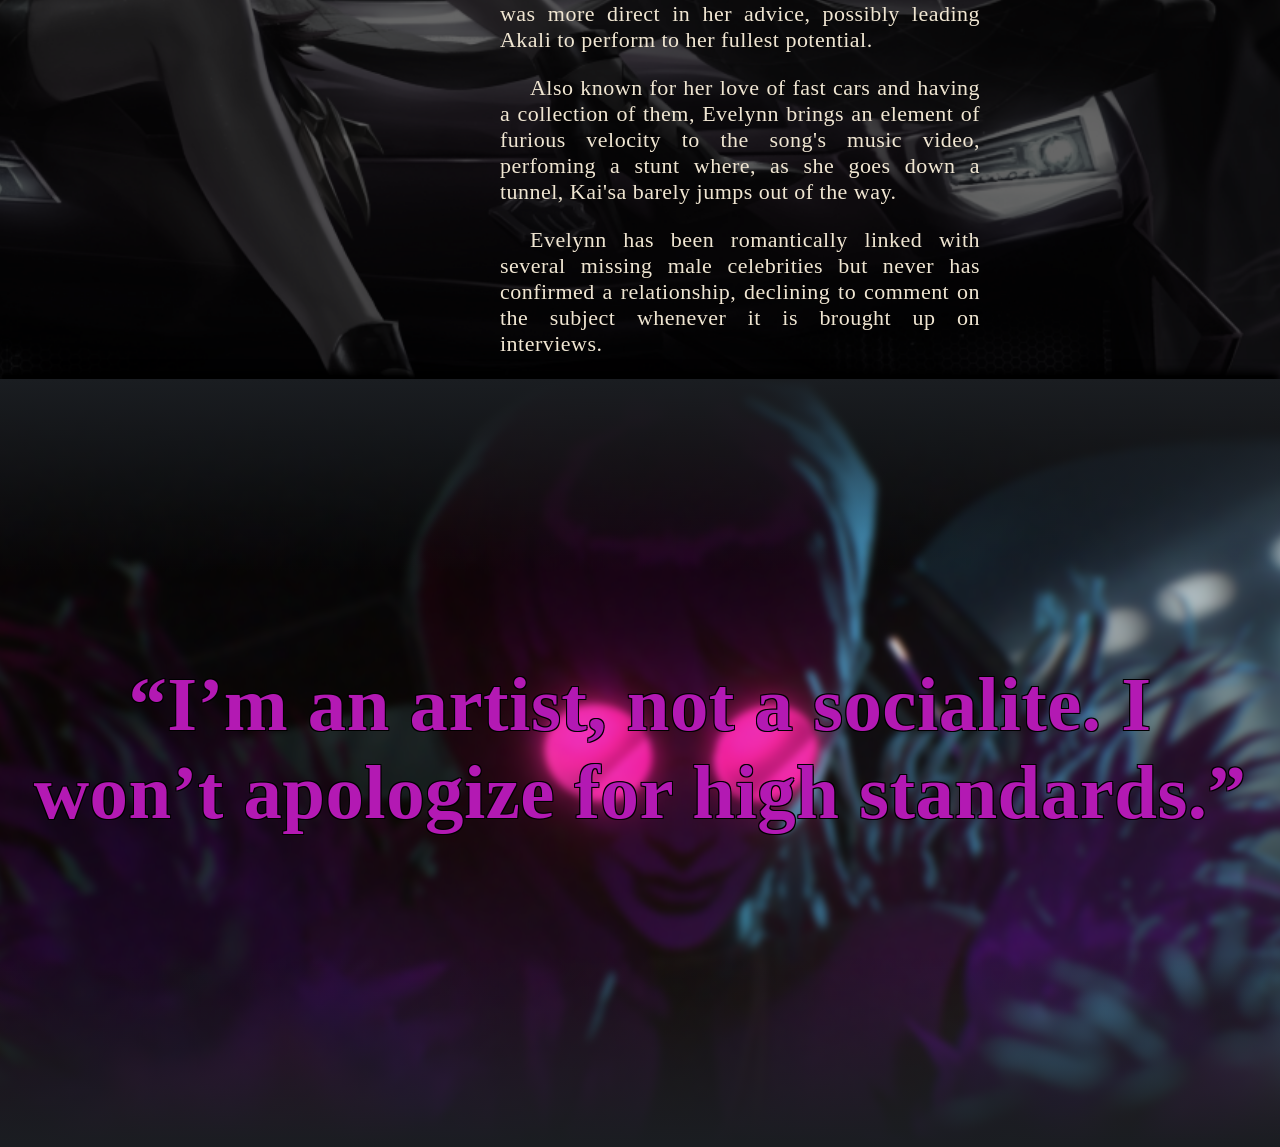
==== commit 51215e41: "Added images and style edits to Evelynn's intro section" ====
--- a/index.html
+++ b/index.html
@@ -112,7 +112,7 @@
 </section>
 
 <section class="evelynn stars">
-    
+    <img src="img/evelynnmid.jpg" class="sideimg">
     <h3>Evelynn</h3>
     <p>
         Known for being a demanding artist with an uncompromising vision, Evelynn doesn't accept anything that isn't short of perfection.
@@ -135,7 +135,7 @@
     </p>
 </section>
 <section class="evelynn quoteSection">
-    
+    <img src="img/bg4.jpg" class="quoteimg">
     <p class="quotetext">
         <q>I’m an artist, not a socialite. I won’t apologize for high standards.</q>
     </p>
--- a/styles/main.css
+++ b/styles/main.css
@@ -260,4 +260,42 @@
         left:27vw;
         transform: scale(2) translateY(6vw);
     }
+}
+
+
+/*Evelynn*/
+
+.quoteSection.evelynn > img.quoteimg {
+    transform: scale(1.3) translateX(7vw);
+    filter: brightness(100%) blur(3px);
+}
+
+.evelynn > .quotetext {
+    color: #b319b3;
+}
+
+@media screen and (min-width: 720px){
+    section.evelynn.stars > p{
+        margin-left: 200px;
+    }
+    section.evelynn.stars > h3{
+        text-align: center;
+    }
+}
+
+/*When the screen is small*/
+@media screen and (max-width: 720px){
+    section.evelynn.stars > img.sideimg{
+    width: 500%;
+    left: -200vw;
+    transform: translateY(-55vw);
+    }
+}
+
+/*When the screen is big*/
+@media screen and (min-width: 720px){
+    section.evelynn.stars > img.sideimg{
+        left: -39vw;
+        transform: scale(2) translateY(6vw);
+    }
 }
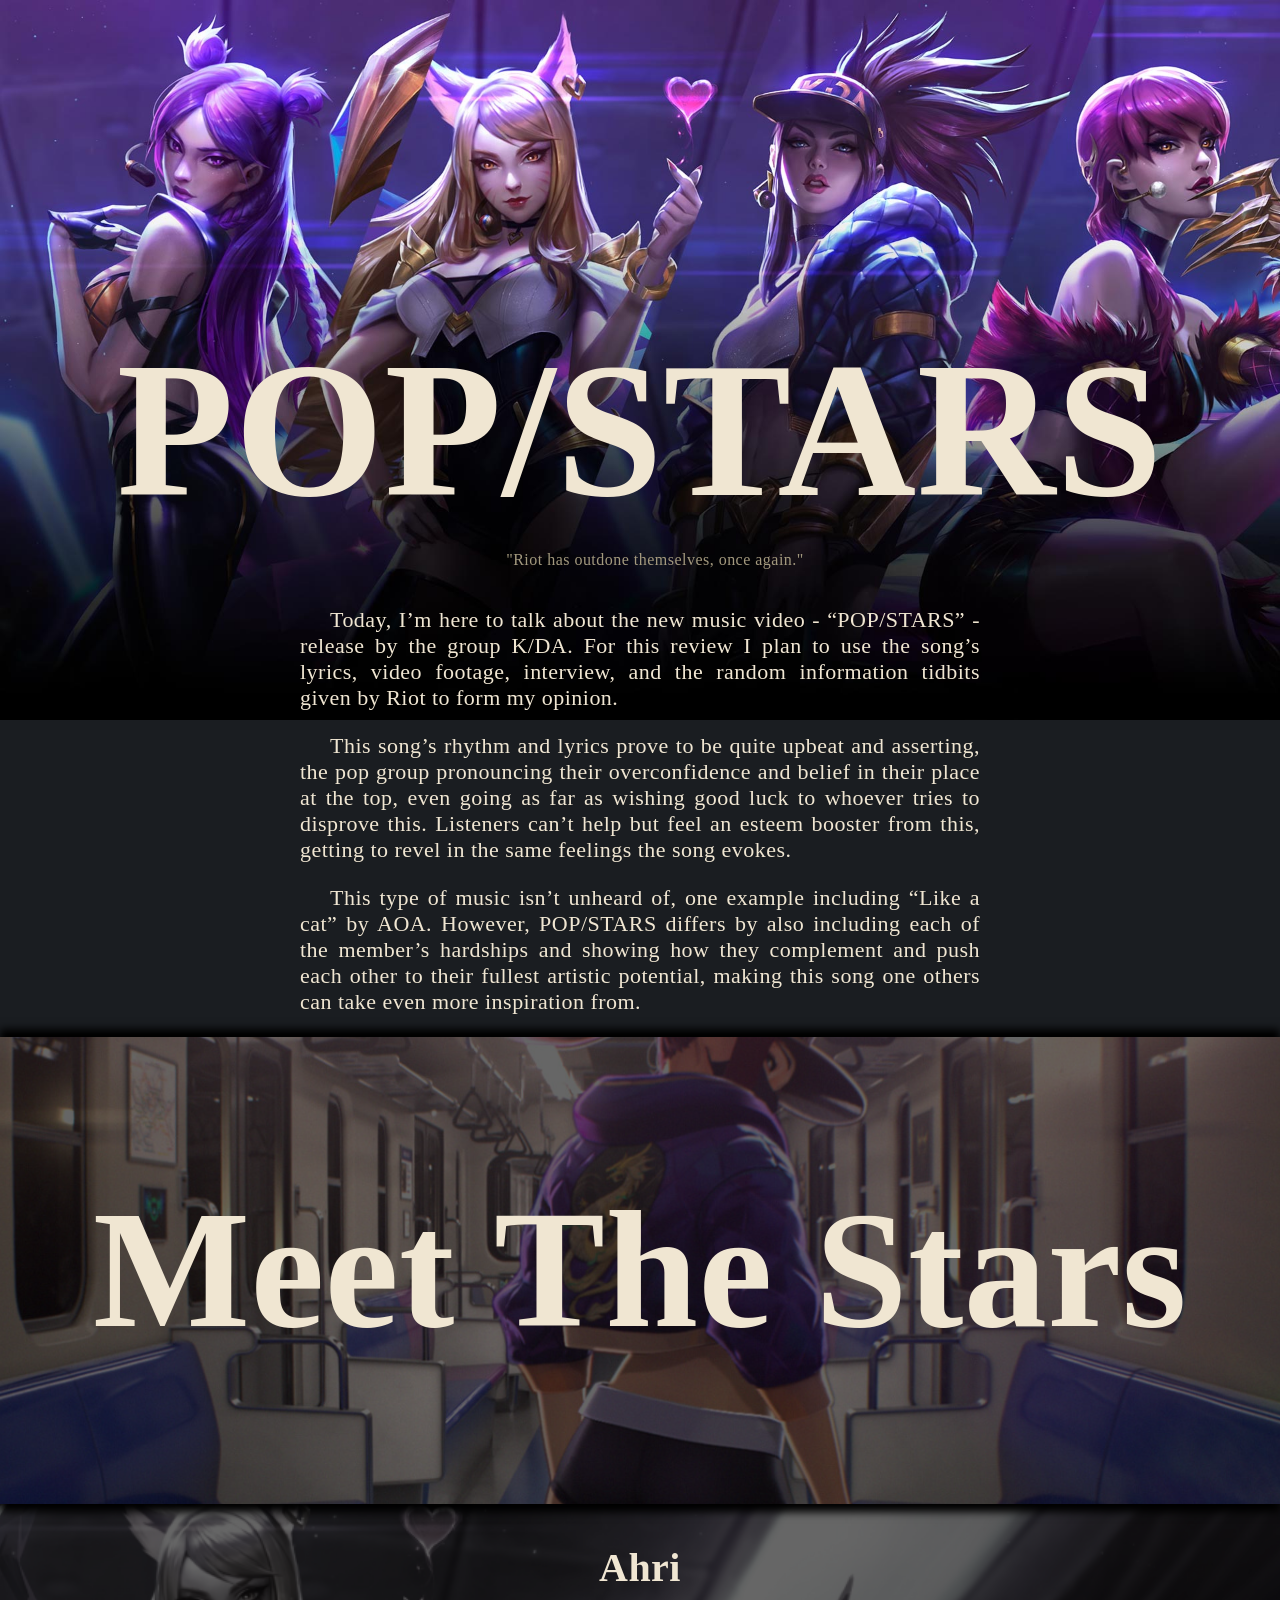
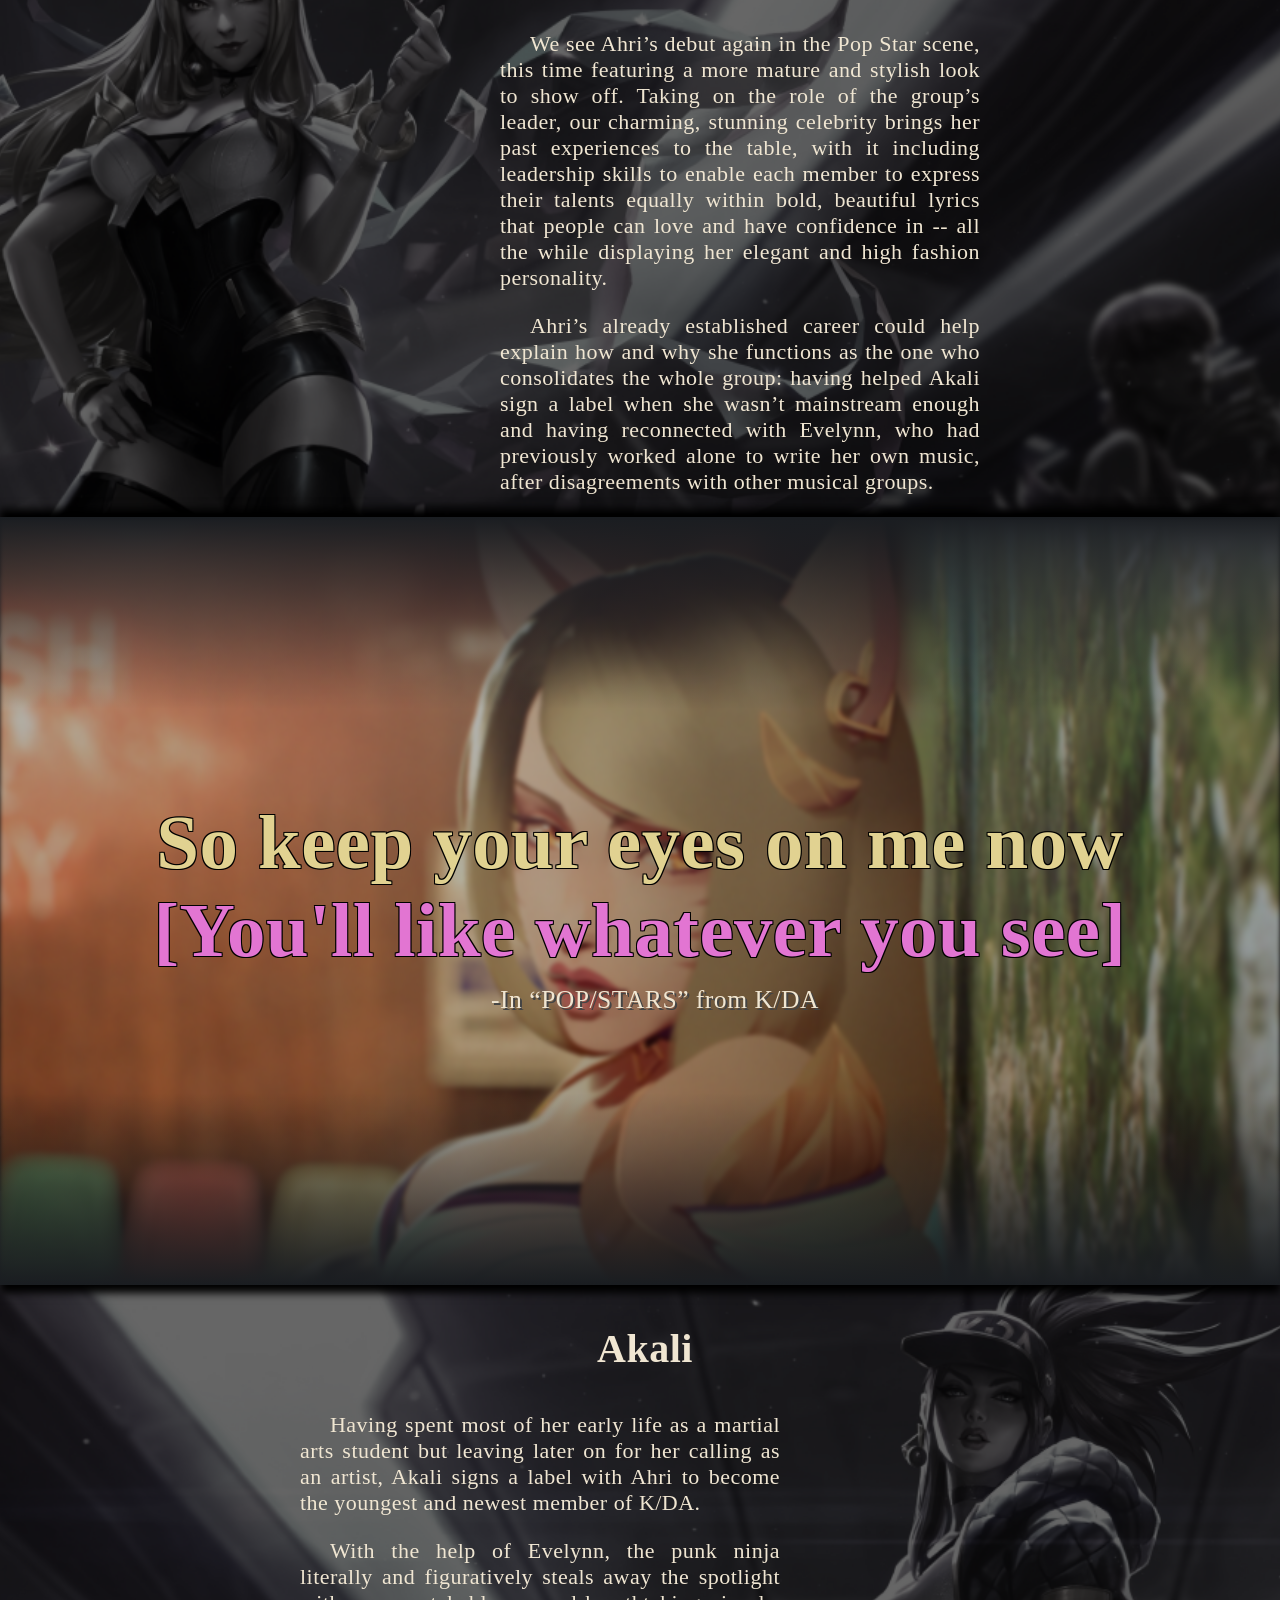
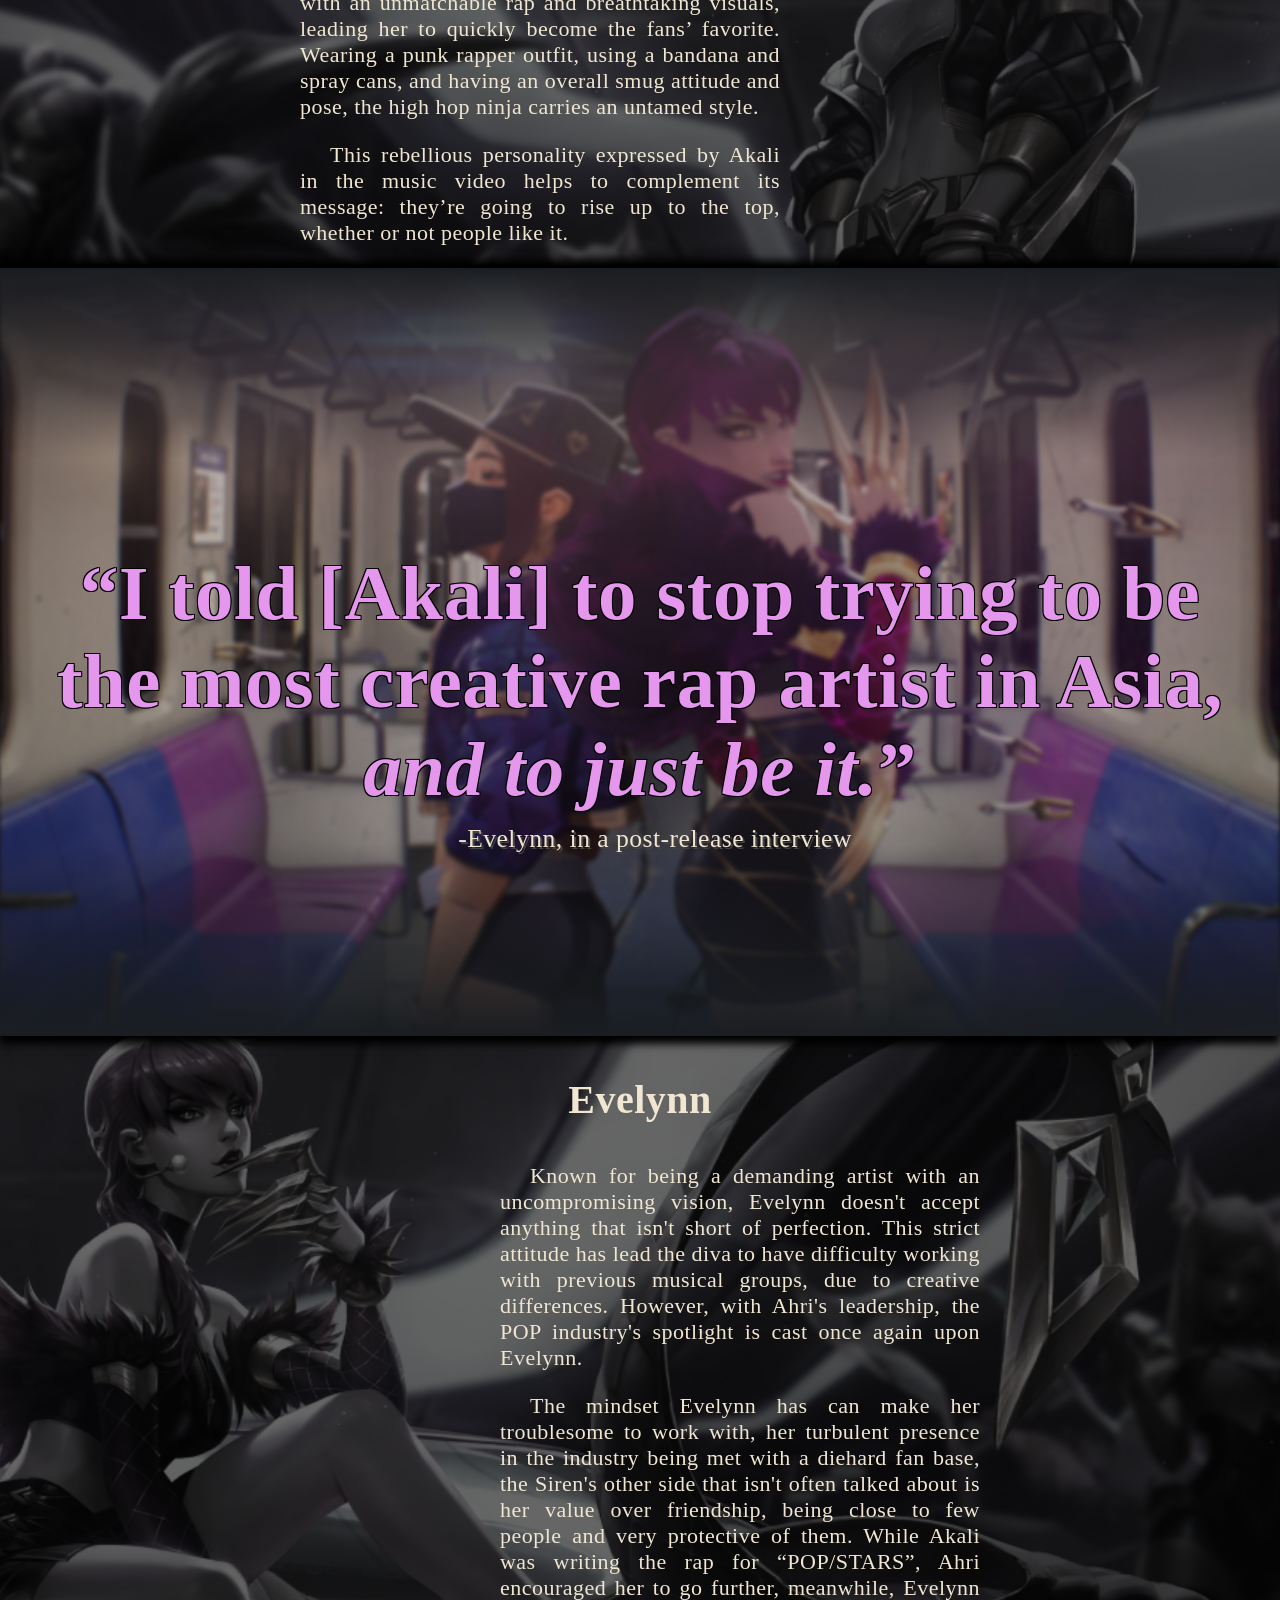
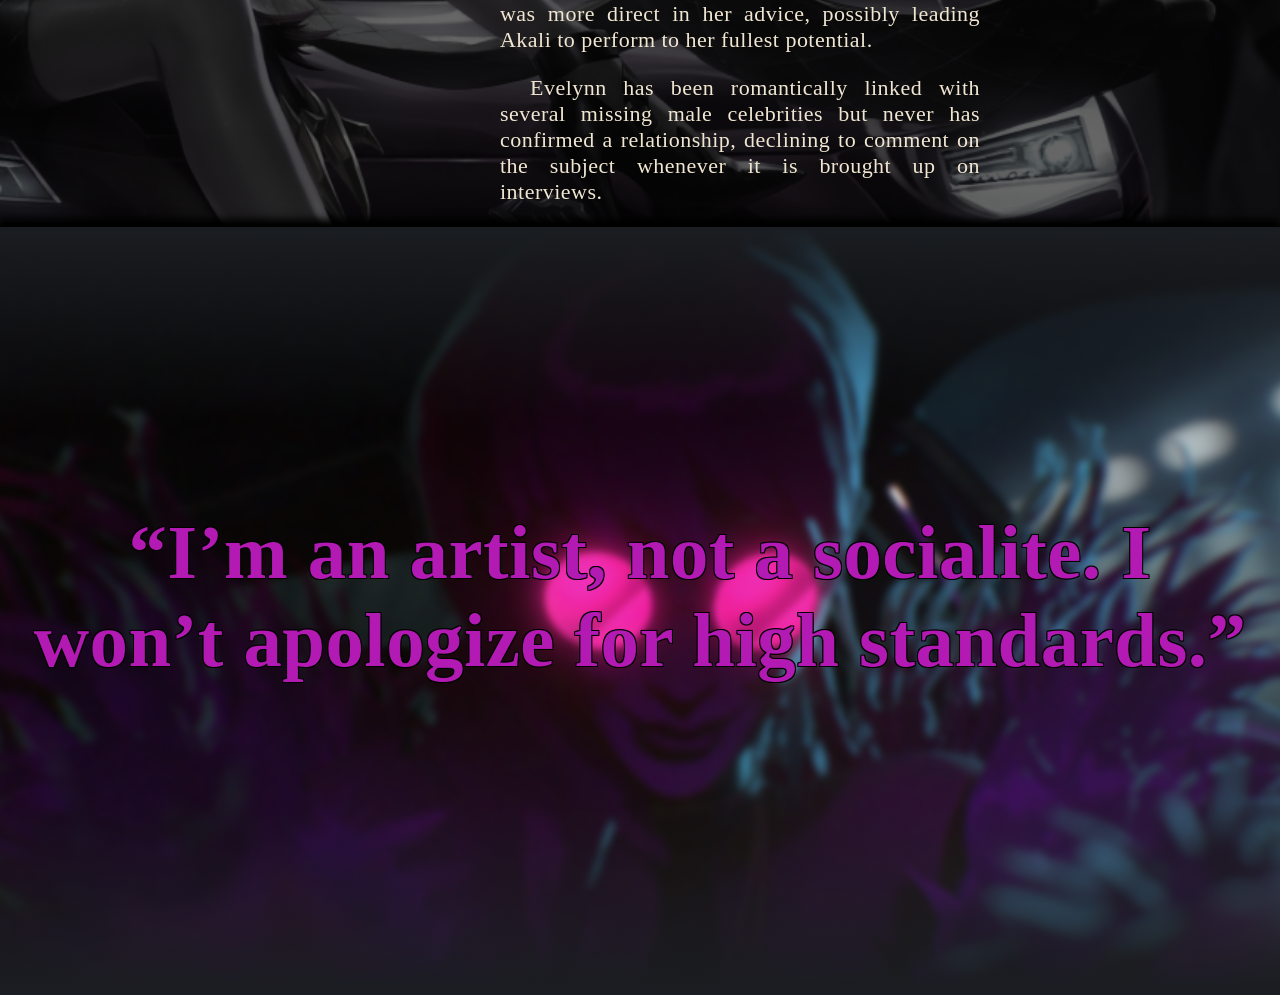
==== commit 24d5156f: "Removed Evelynn's intro paragraph about cars" ====
--- a/index.html
+++ b/index.html
@@ -126,10 +126,6 @@
         Evelynn was more direct in her advice, possibly leading Akali to perform to her fullest potential.
     </p>
     <p>
-        Also known for her love of fast cars and having a collection of them, Evelynn brings an element of furious velocity to the song's 
-        music video, perfoming a stunt where, as she goes down a tunnel, Kai'sa barely jumps out of the way. 
-    </p>
-    <p>
         Evelynn has been romantically linked with several missing male celebrities but never has confirmed a relationship, declining
         to comment on the subject whenever it is brought up on interviews.
     </p>
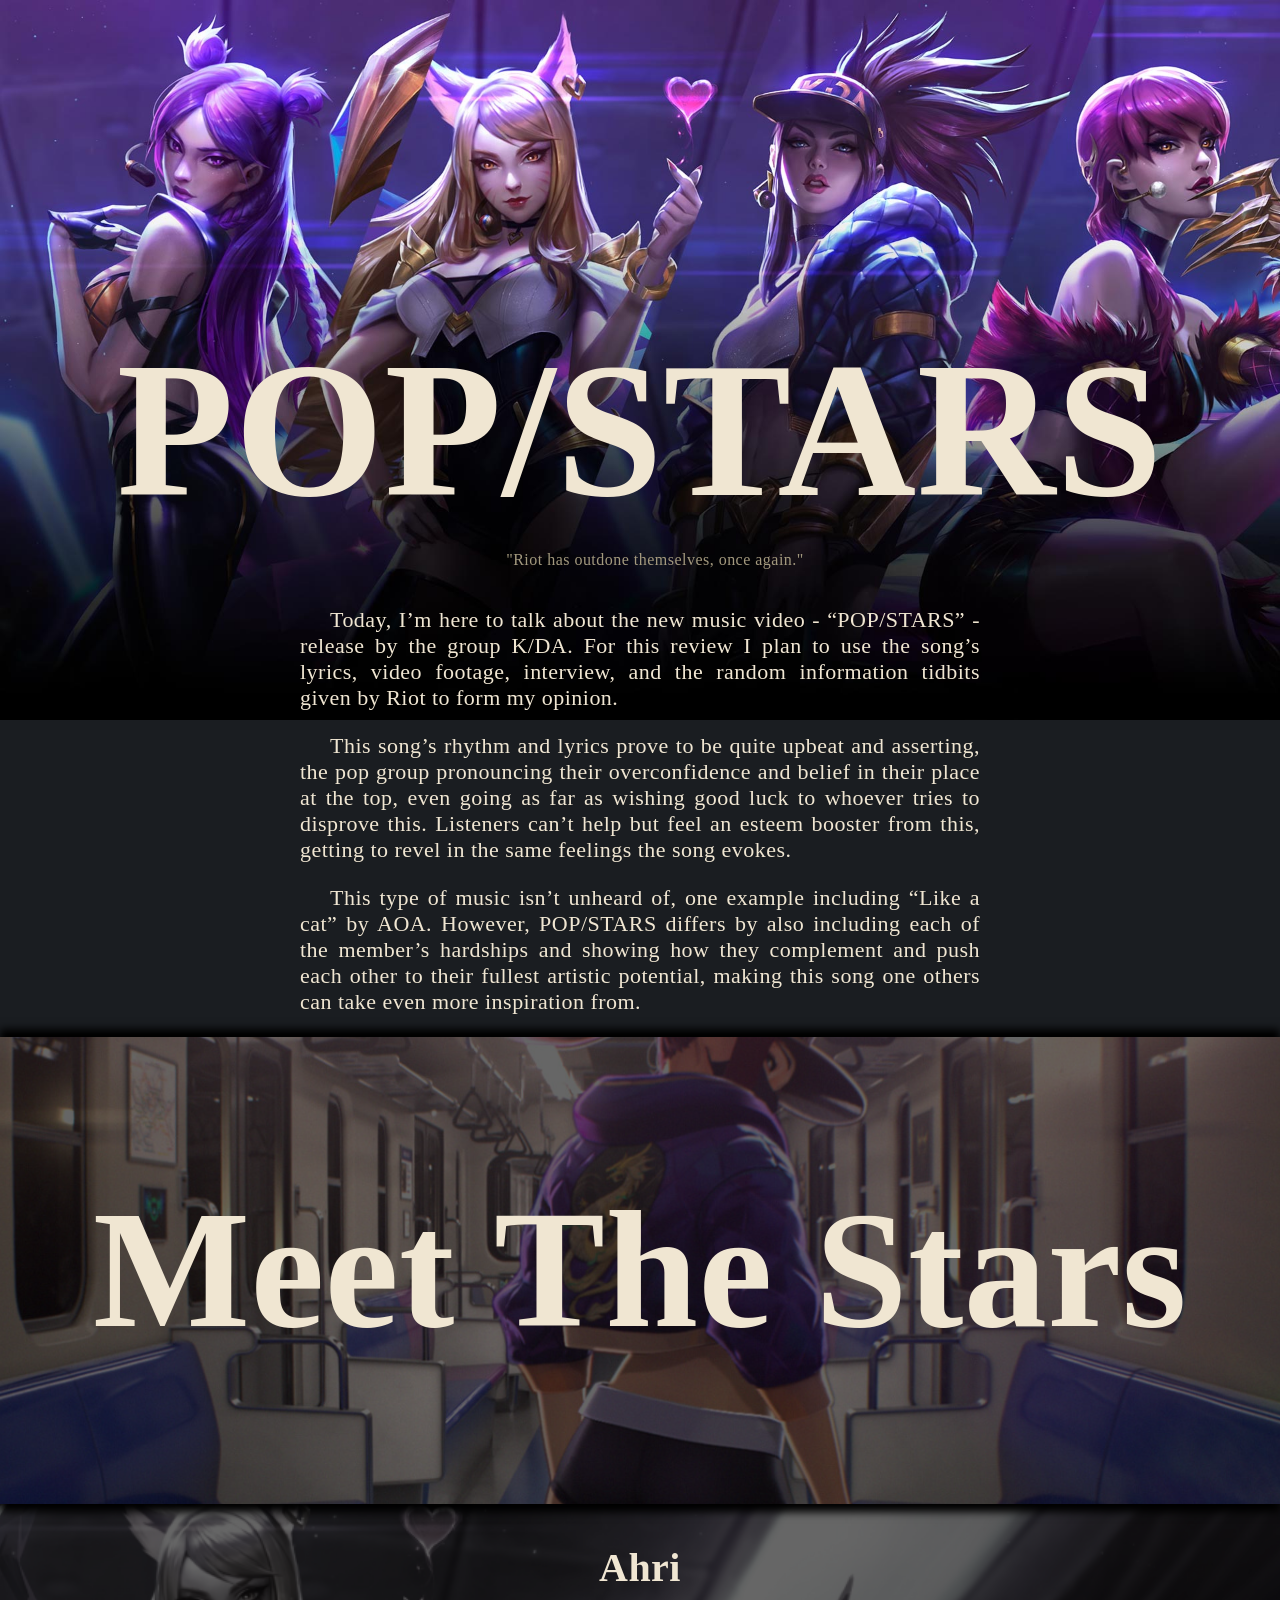
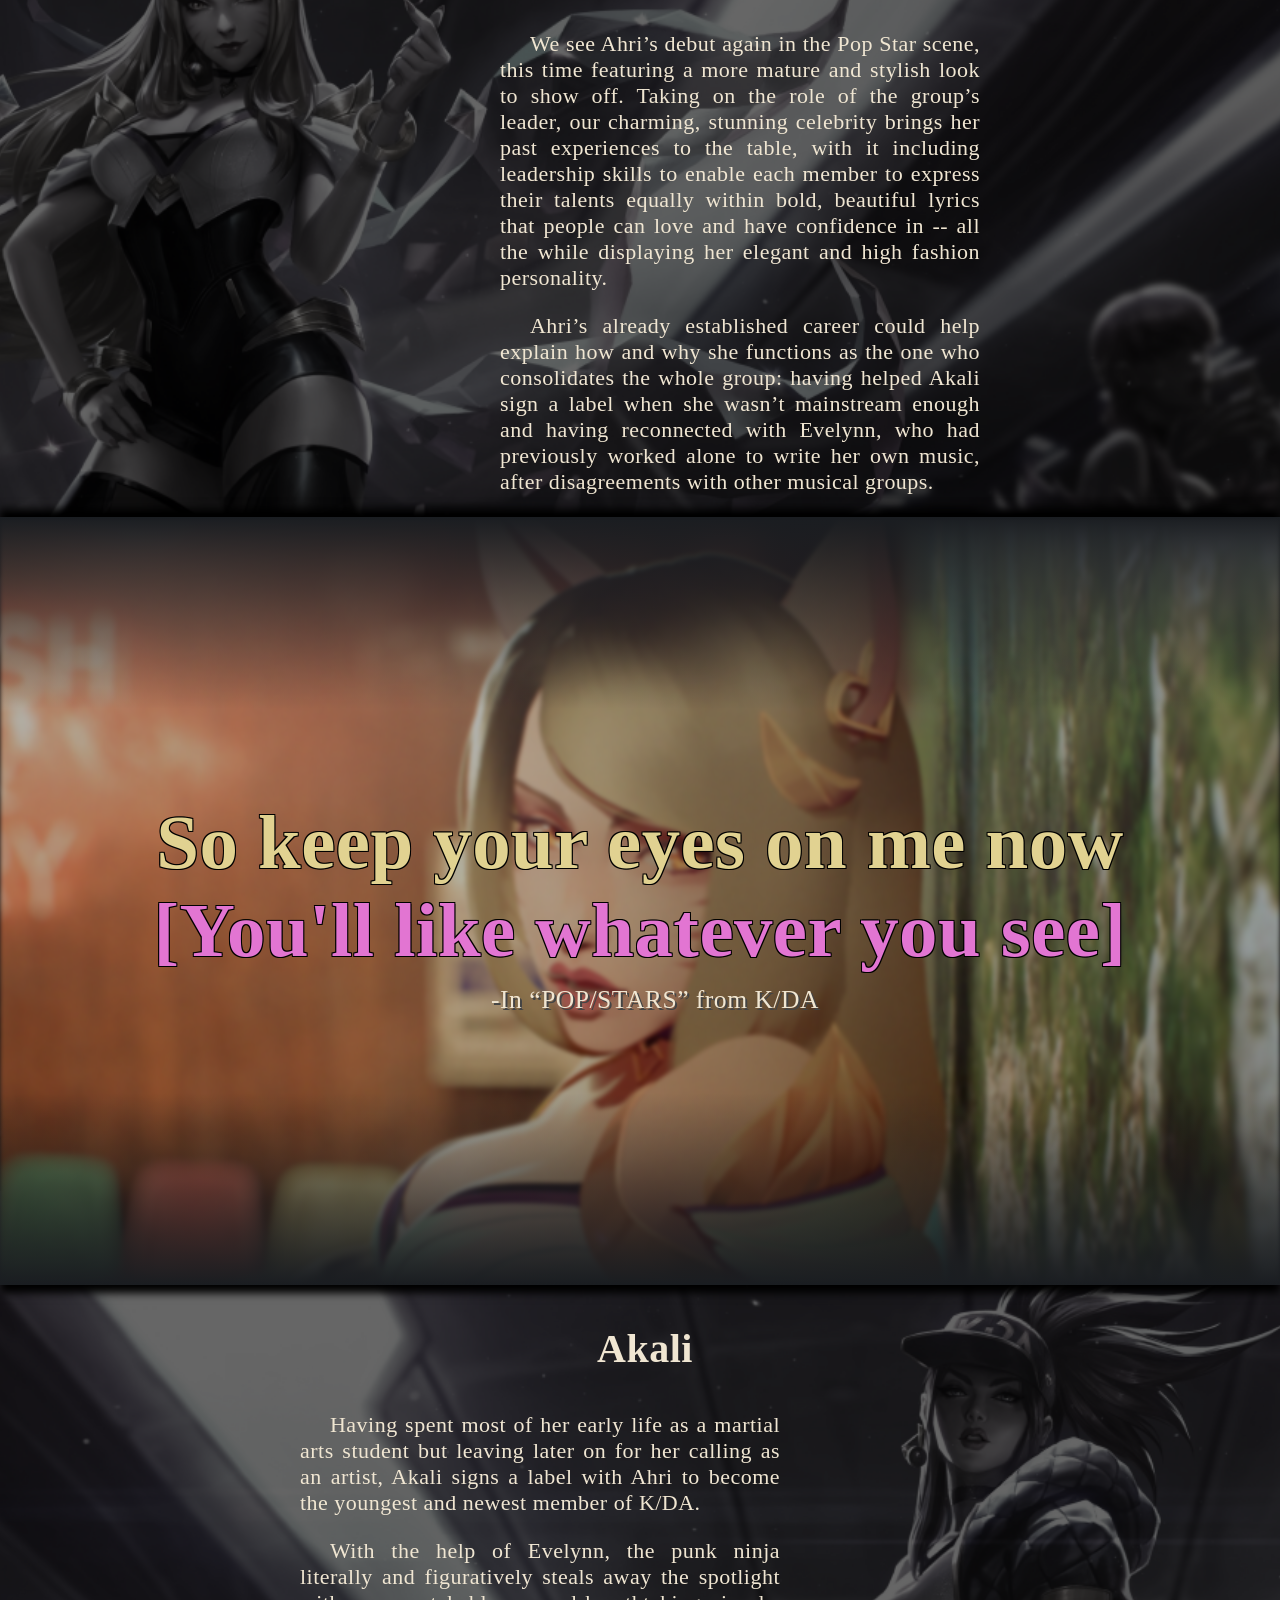
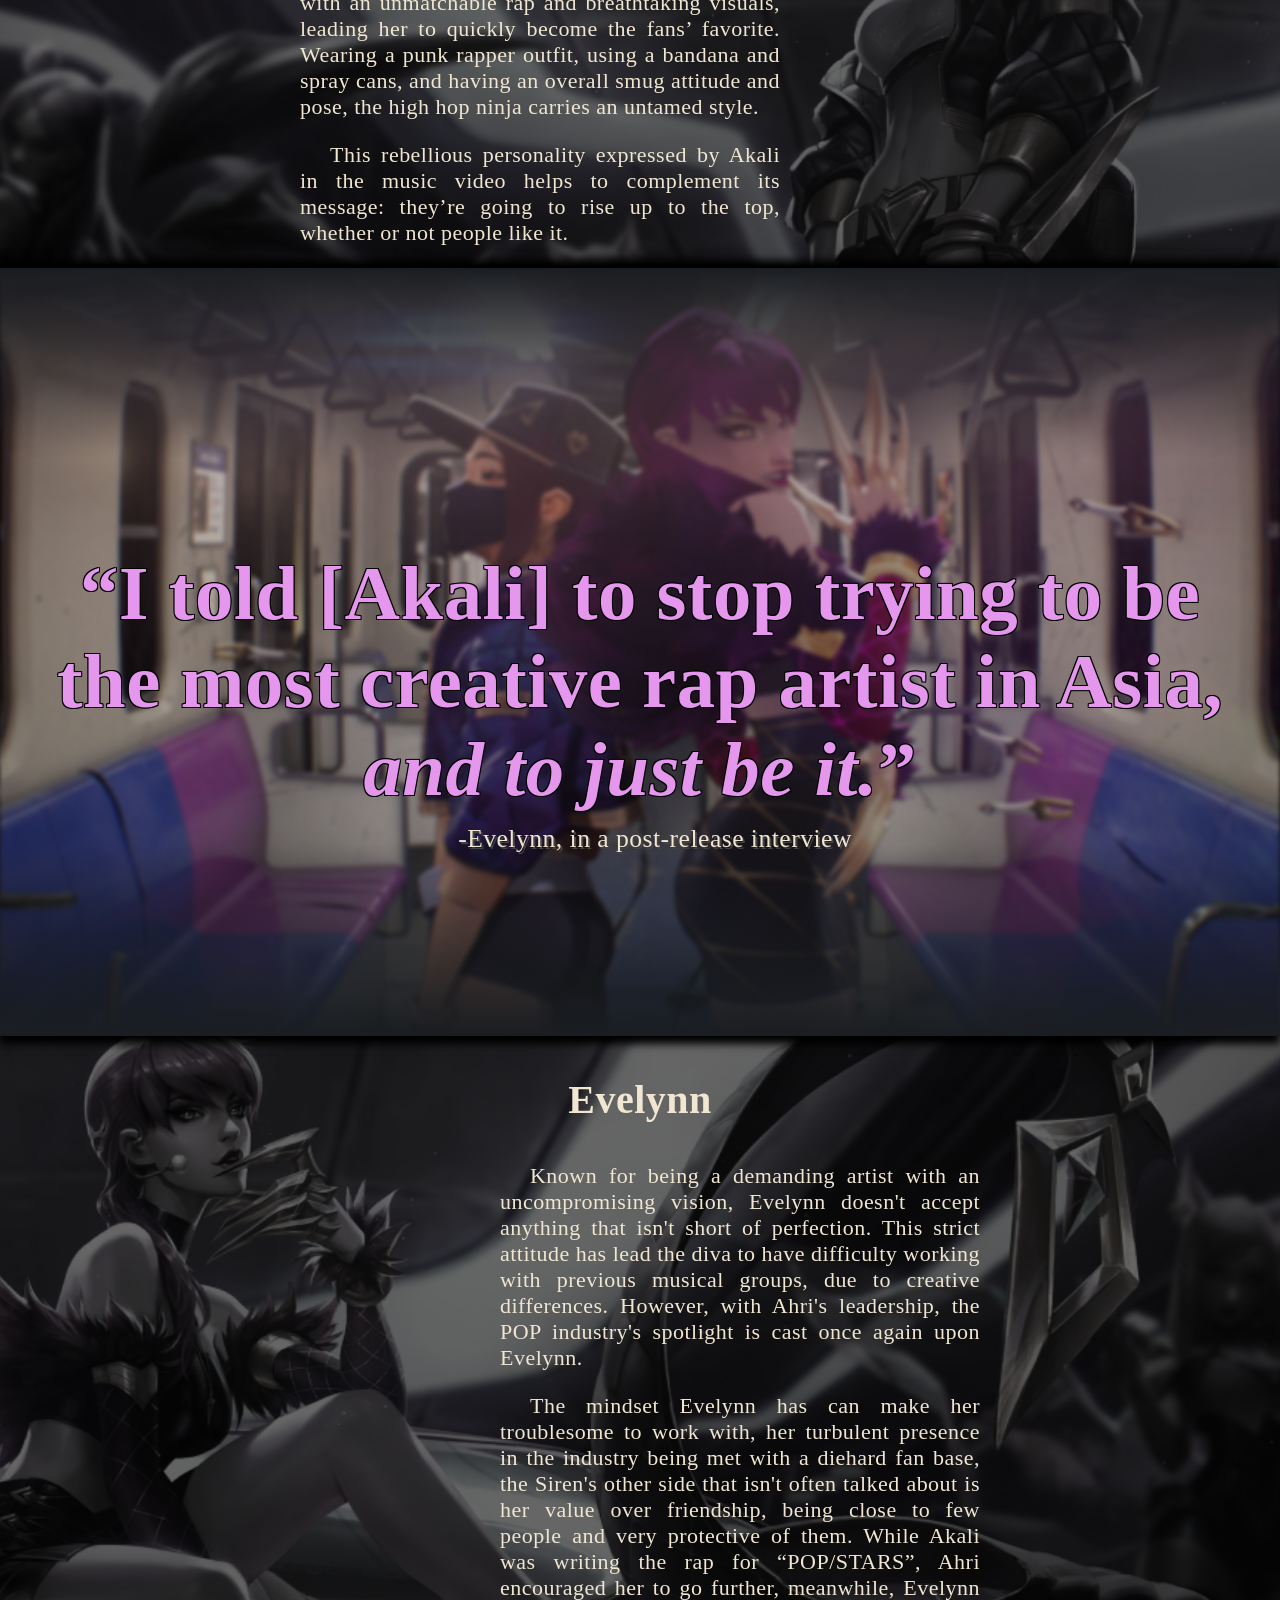
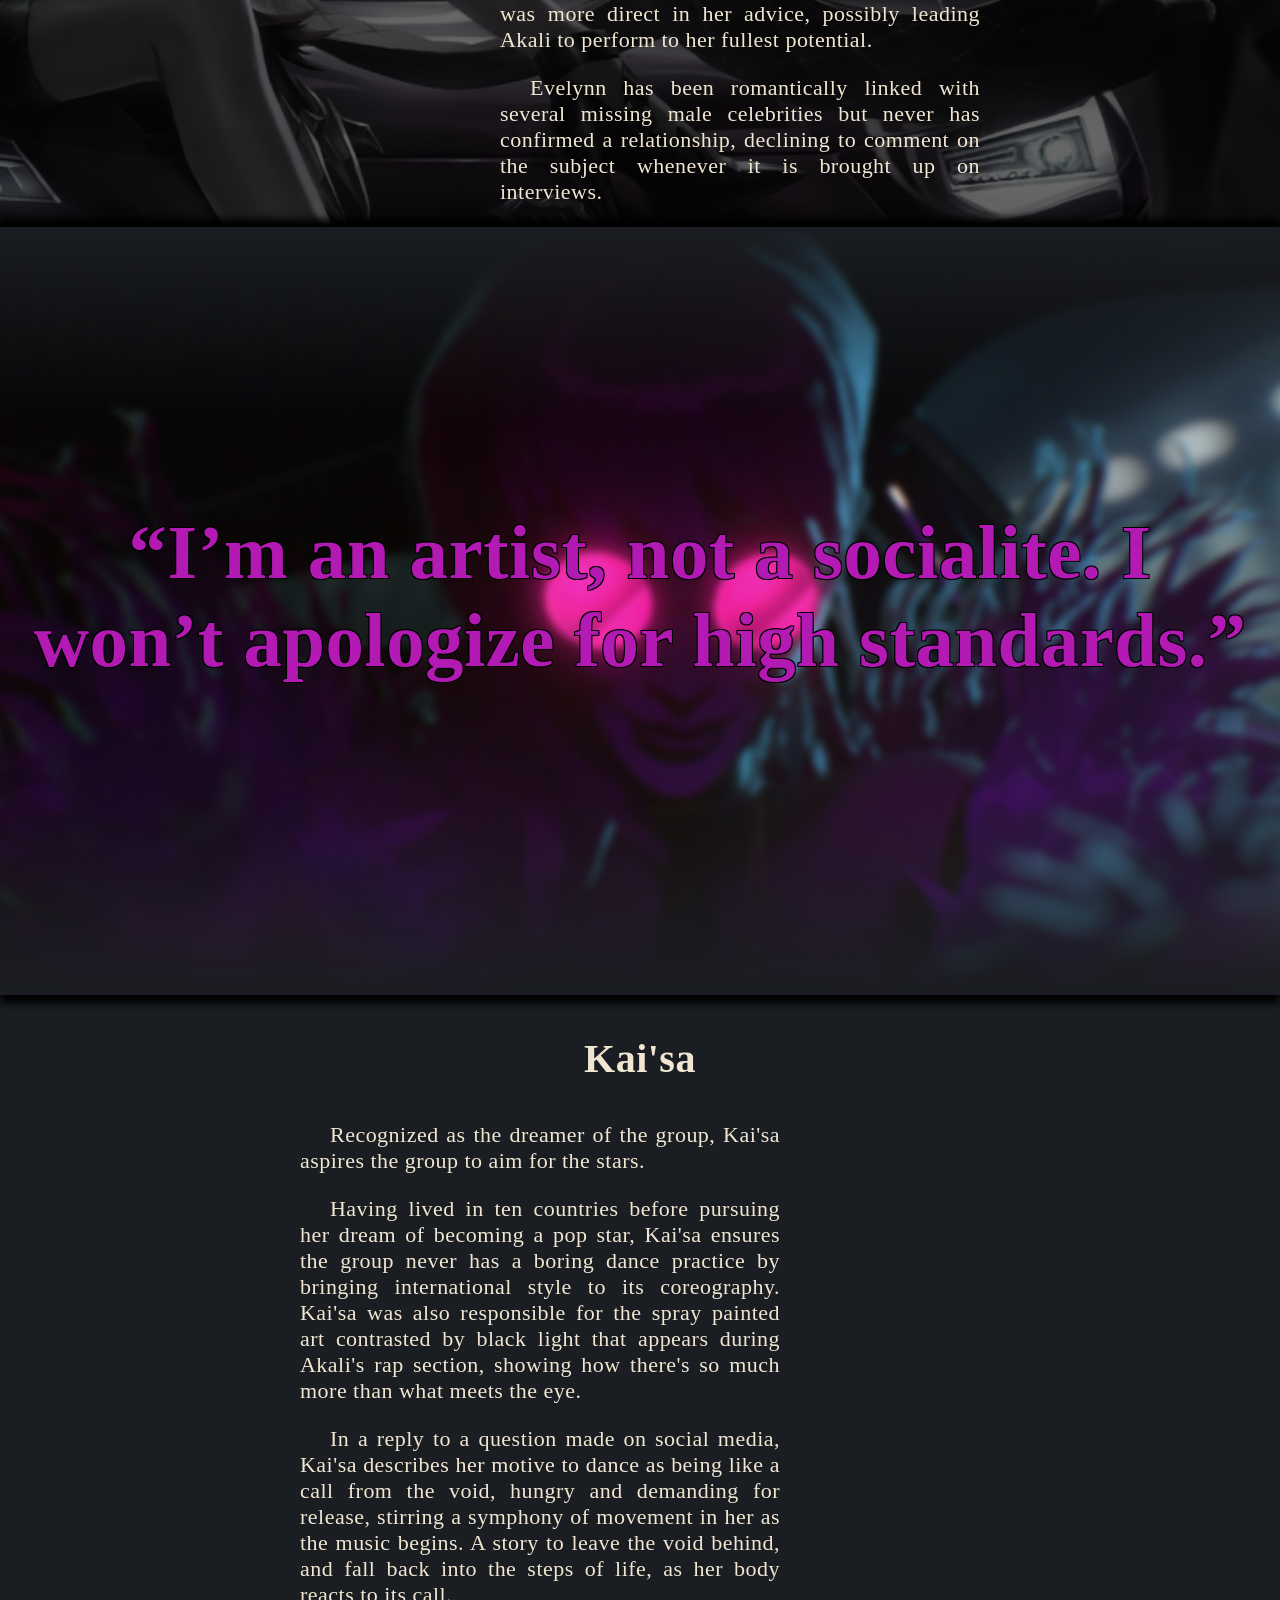
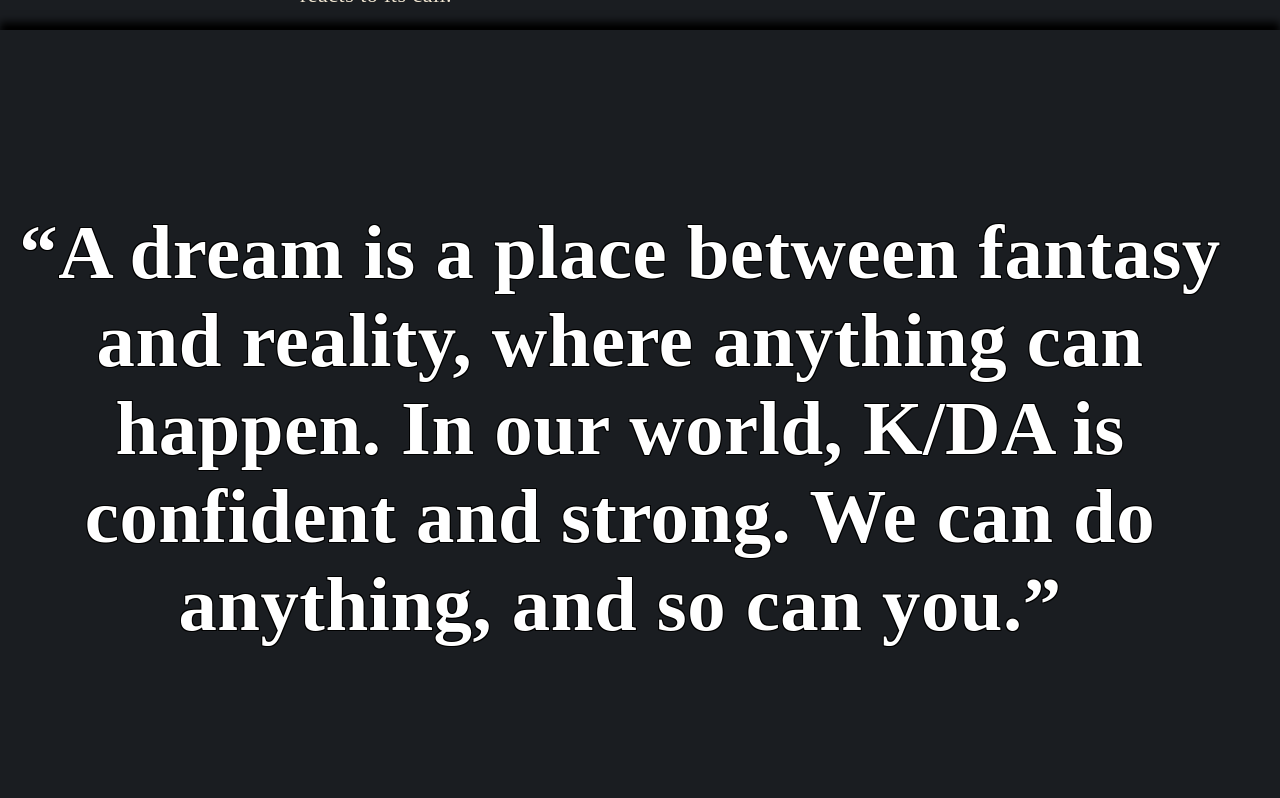
==== commit 7e2c457c: "Added Kai'sa's intro" ====
--- a/index.html
+++ b/index.html
@@ -136,6 +136,32 @@
         <q>I’m an artist, not a socialite. I won’t apologize for high standards.</q>
     </p>
 </section>
+
+<section class="kaisa stars">
+    <h3>Kai'sa</h3>
+    <p>
+        Recognized as the dreamer of the group, Kai'sa aspires the group to aim for the stars.
+    </p>
+    <p>
+        Having lived in ten countries before pursuing her dream of becoming a pop star, Kai'sa ensures
+        the group never has a boring dance practice by bringing international style to its coreography.
+        Kai'sa was also responsible for the spray painted art contrasted by black light that appears during
+        Akali's rap section, showing how there's so much more than what meets the eye.
+    </p>
+    <p>
+        In a reply to a question made on social media, Kai'sa describes her motive to dance as being like a 
+        call from the void, hungry and demanding for release, stirring a symphony of movement in her
+        as the music begins. A story to leave the void behind, and fall back into the steps of life, as her body
+        reacts to its call.
+    </p>
+</section>
+<section class="kaisa quoteSection">
+    
+    <p class="quotetext">
+        <q>A dream is a place between fantasy and reality, where anything can happen. In our world,
+        K/DA is confident and strong. We can do anything, and so can you.</q>
+    </p>
+</section>
 </article>
 </main>
 </body>
--- a/styles/main.css
+++ b/styles/main.css
@@ -298,4 +298,23 @@
         left: -39vw;
         transform: scale(2) translateY(6vw);
     }
+}
+
+
+/*Kai'sa*/
+
+@media screen and (min-width: 720px){
+    section.kaisa.stars > p{
+        margin-right: 200px;
+    }
+    section.kaisa.stars > h3{
+        text-align: center;
+    }
+}
+
+
+.kaisa > .quotetext{
+    padding-top: 8vw;
+    padding-left: 0px;
+    padding-right: 40px;
 }
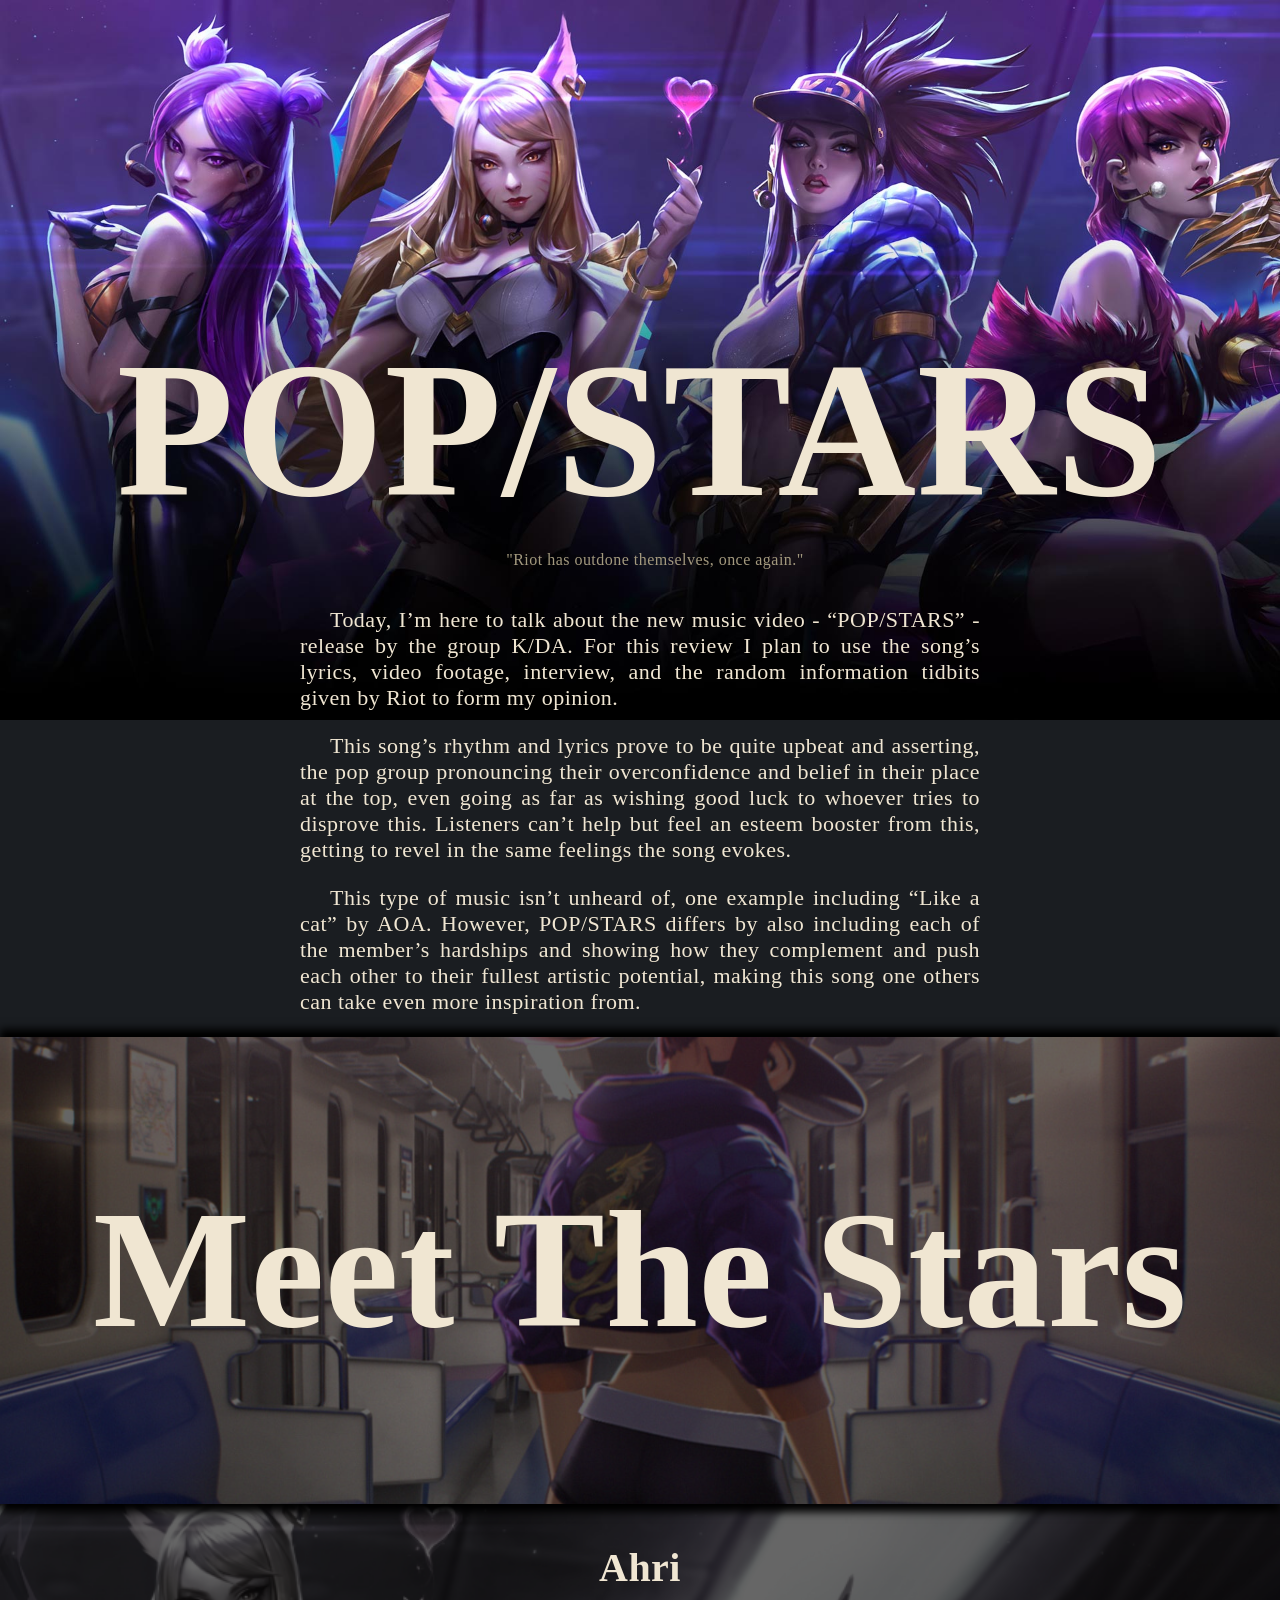
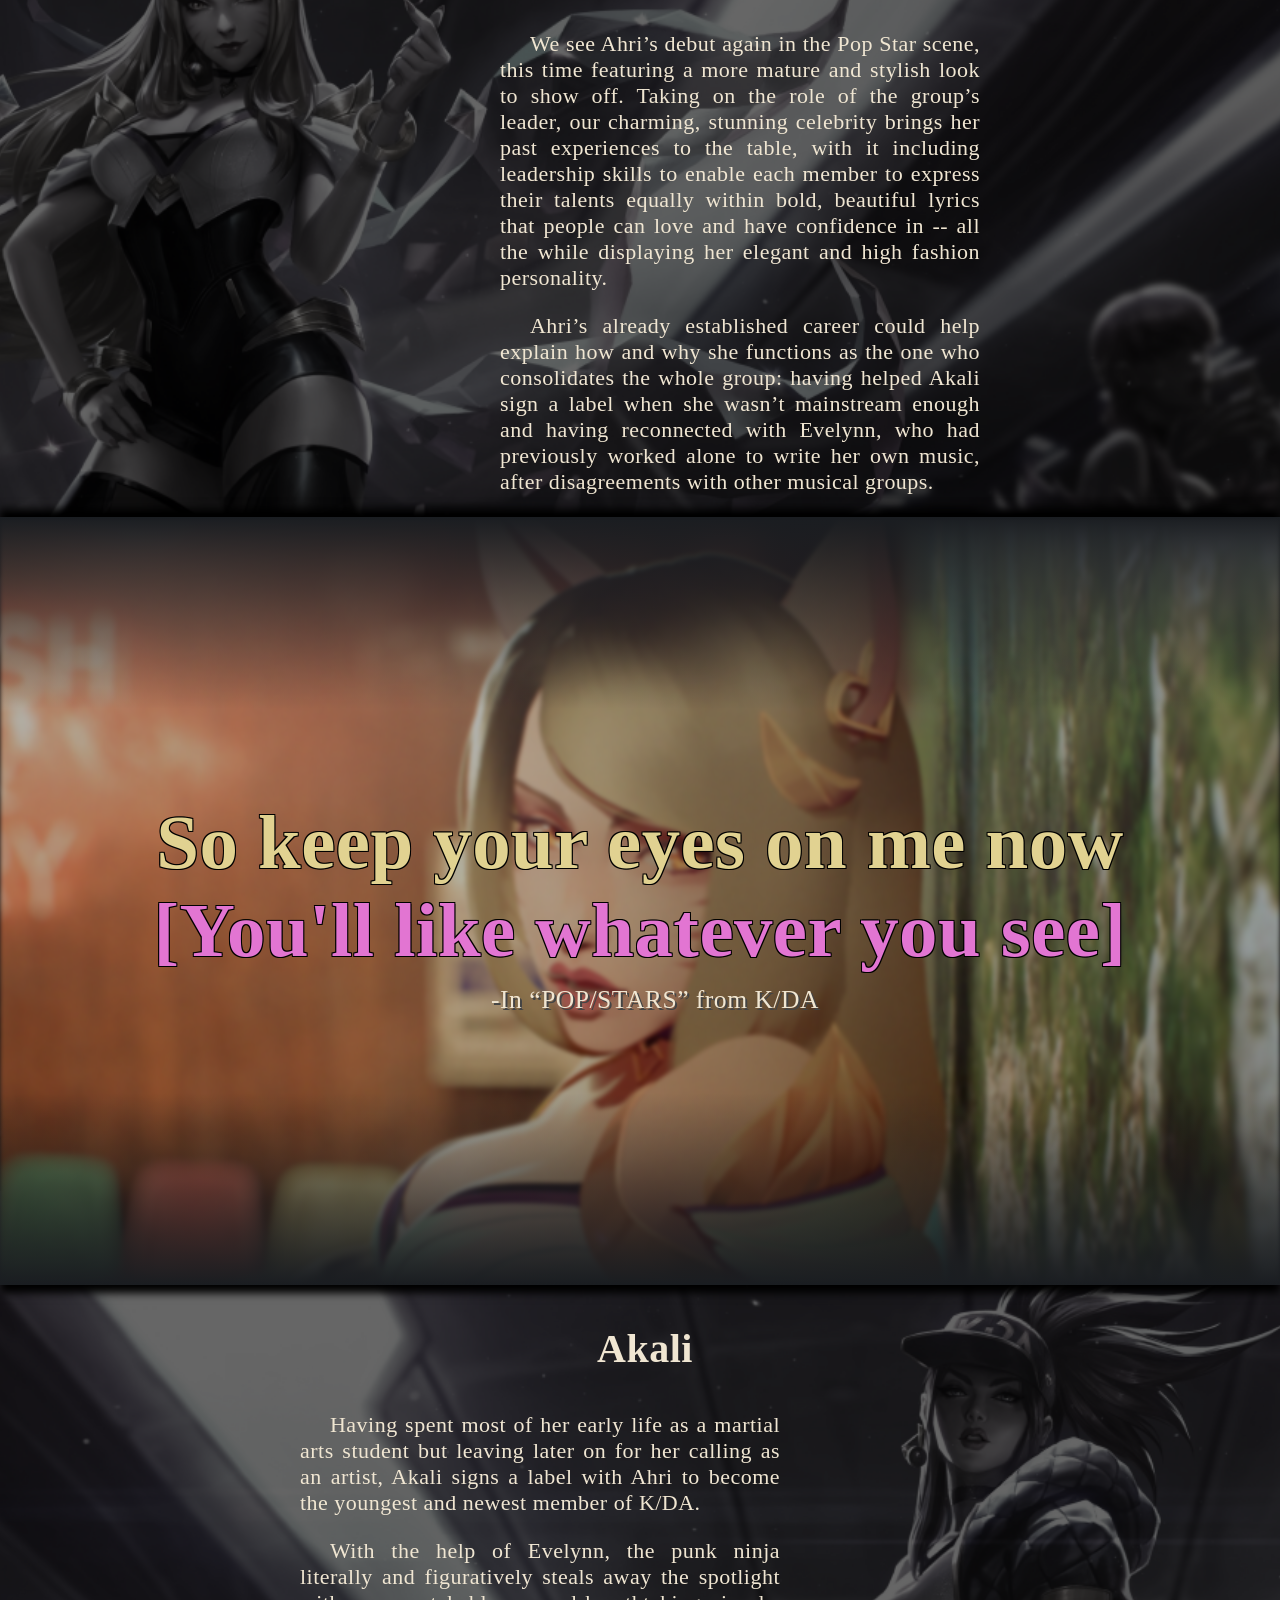
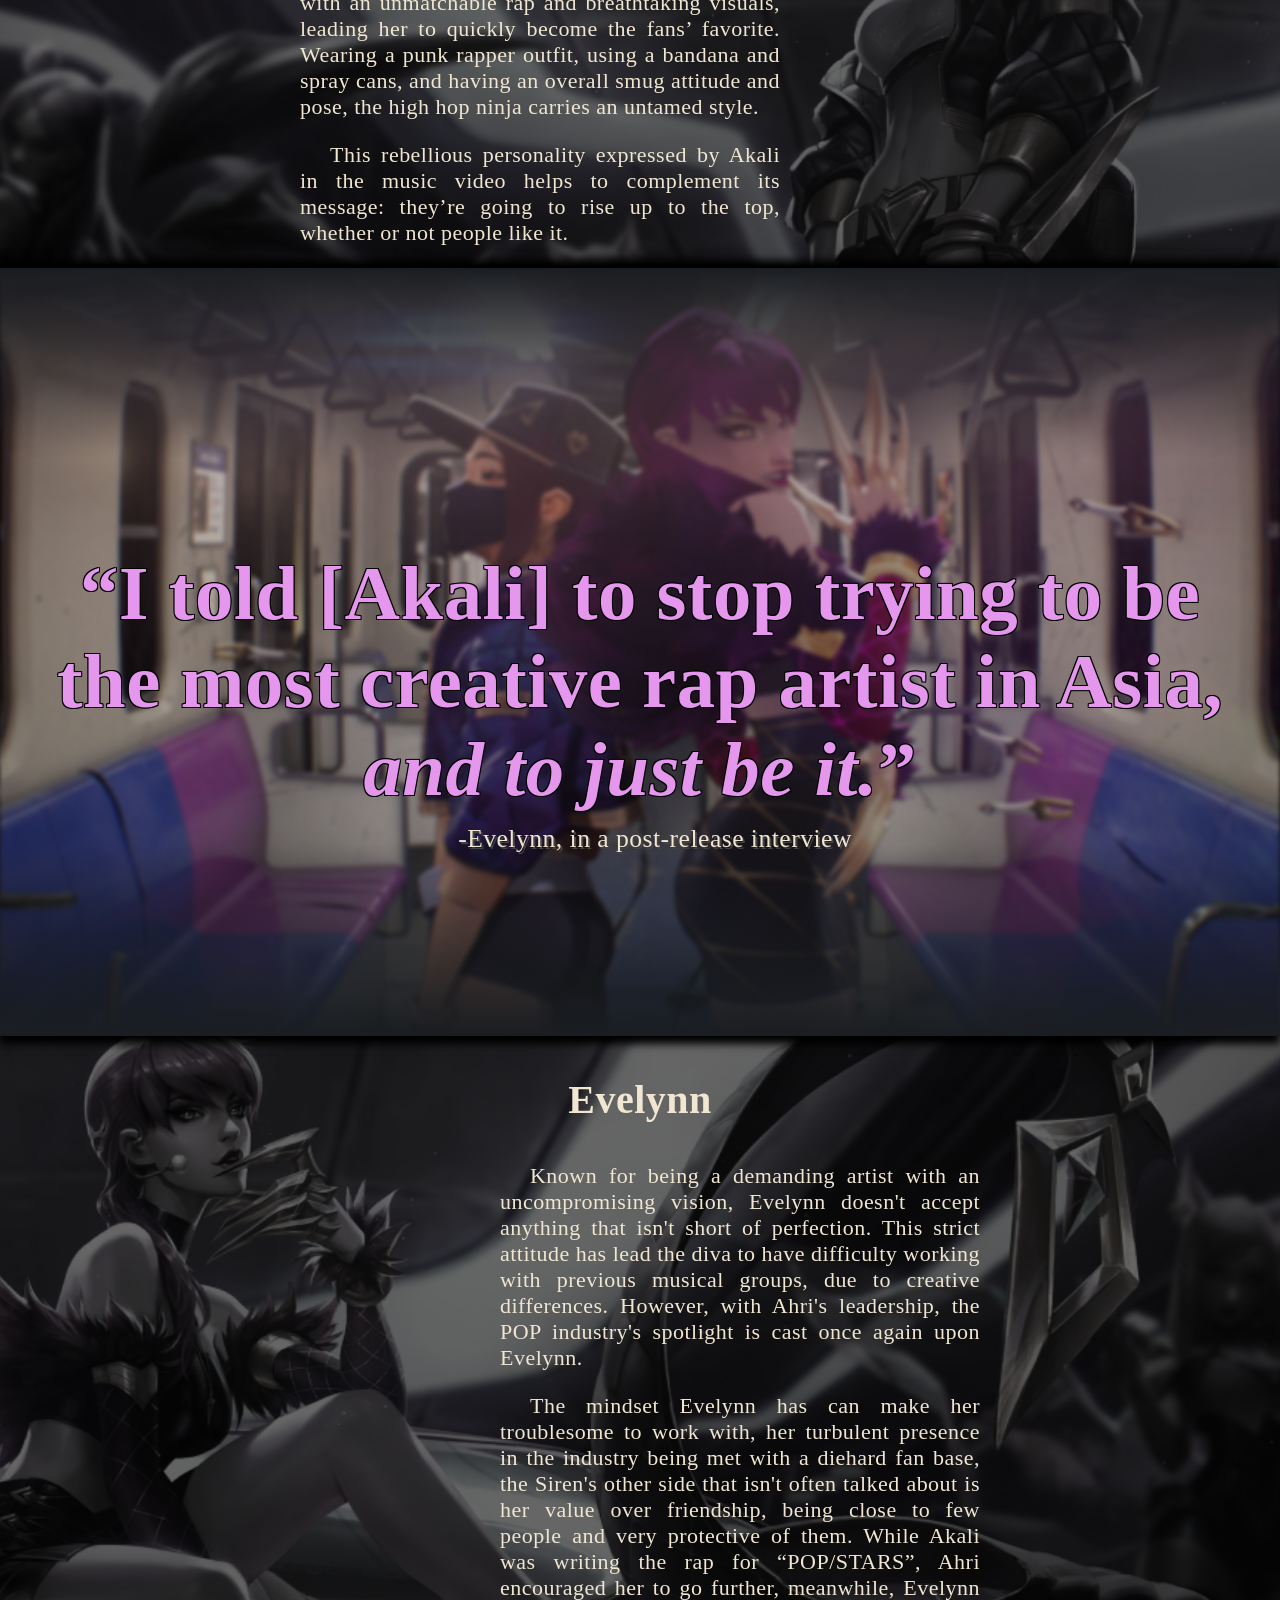
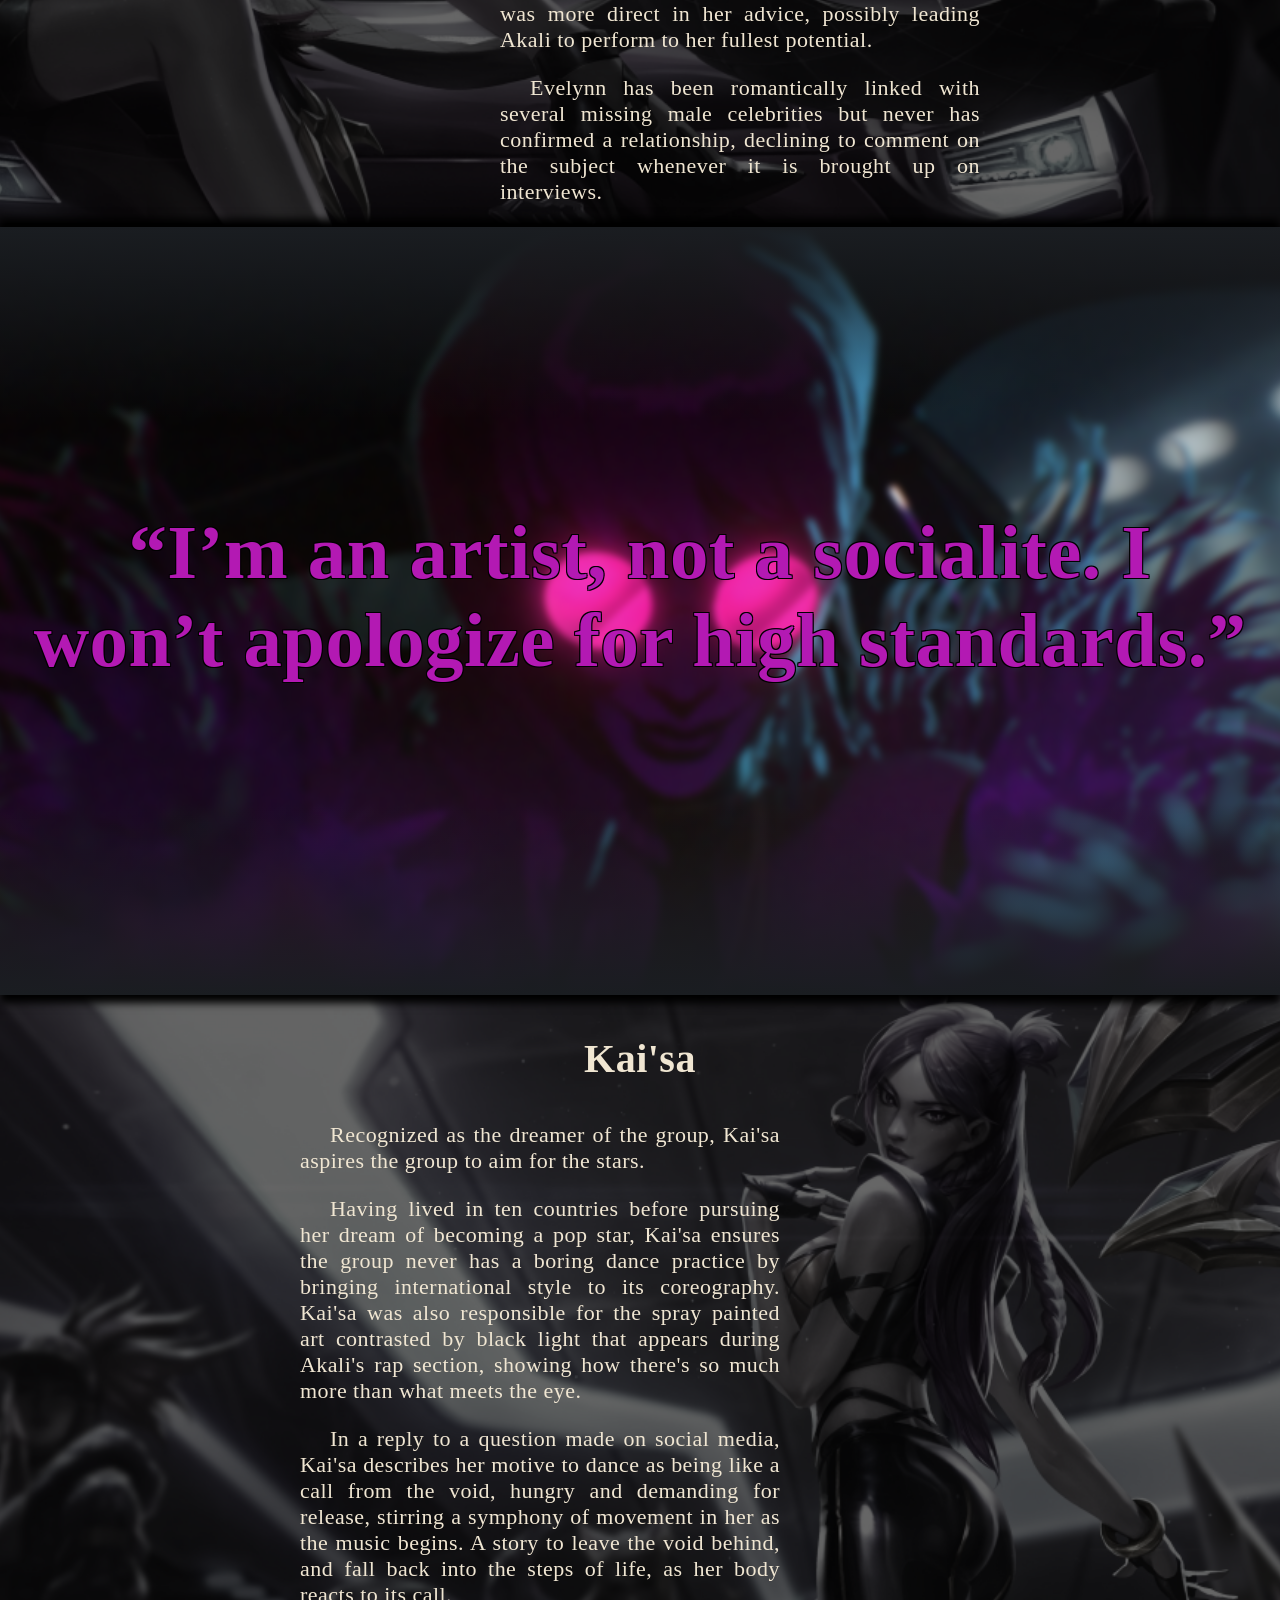
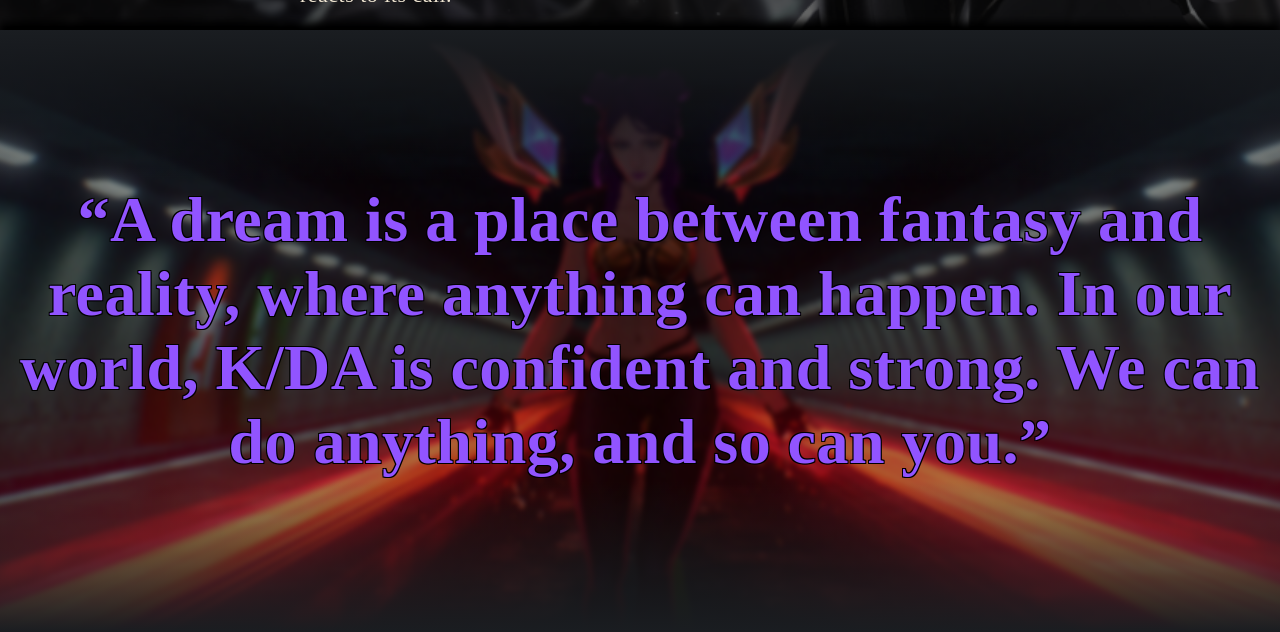
==== commit 8ba0db0f: "Added stylization and images to Kai'sa's intro" ====
--- a/index.html
+++ b/index.html
@@ -138,6 +138,7 @@
 </section>
 
 <section class="kaisa stars">
+    <img src="img/kaisamid.jpg" alt="" class="sideimg">
     <h3>Kai'sa</h3>
     <p>
         Recognized as the dreamer of the group, Kai'sa aspires the group to aim for the stars.
@@ -156,7 +157,7 @@
     </p>
 </section>
 <section class="kaisa quoteSection">
-    
+    <img src="img/bg5.jpg" alt="" class="quoteimg">
     <p class="quotetext">
         <q>A dream is a place between fantasy and reality, where anything can happen. In our world,
         K/DA is confident and strong. We can do anything, and so can you.</q>
--- a/styles/main.css
+++ b/styles/main.css
@@ -303,6 +303,7 @@
 
 /*Kai'sa*/
 
+/*When the screen is big*/
 @media screen and (min-width: 720px){
     section.kaisa.stars > p{
         margin-right: 200px;
@@ -310,11 +311,33 @@
     section.kaisa.stars > h3{
         text-align: center;
     }
-}
-
+
+    .kaisa.stars > .sideimg{
+        transform: scale(2) translateX(1vw) translateY(10vw);
+    }
+}
+
+/*When the screen is small*/
+@media screen and (max-width: 720px){
+    section.kaisa.stars > img.sideimg{
+        width: 500%;
+        left: -200vw;
+        transform: translateY(-18vw) translateX(16vw);
+    }
+}
+
+.kaisa.quoteSection{
+    height: 47vw;
+    display: flex;
+}
+
+.kaisa > .quoteimg{
+    transform: scale(1.4);
+}
 
 .kaisa > .quotetext{
-    padding-top: 8vw;
-    padding-left: 0px;
-    padding-right: 40px;
+    padding: 0px;
+    margin: auto auto;
+    font-size: 5vw;
+    color: #9154ff;
 }
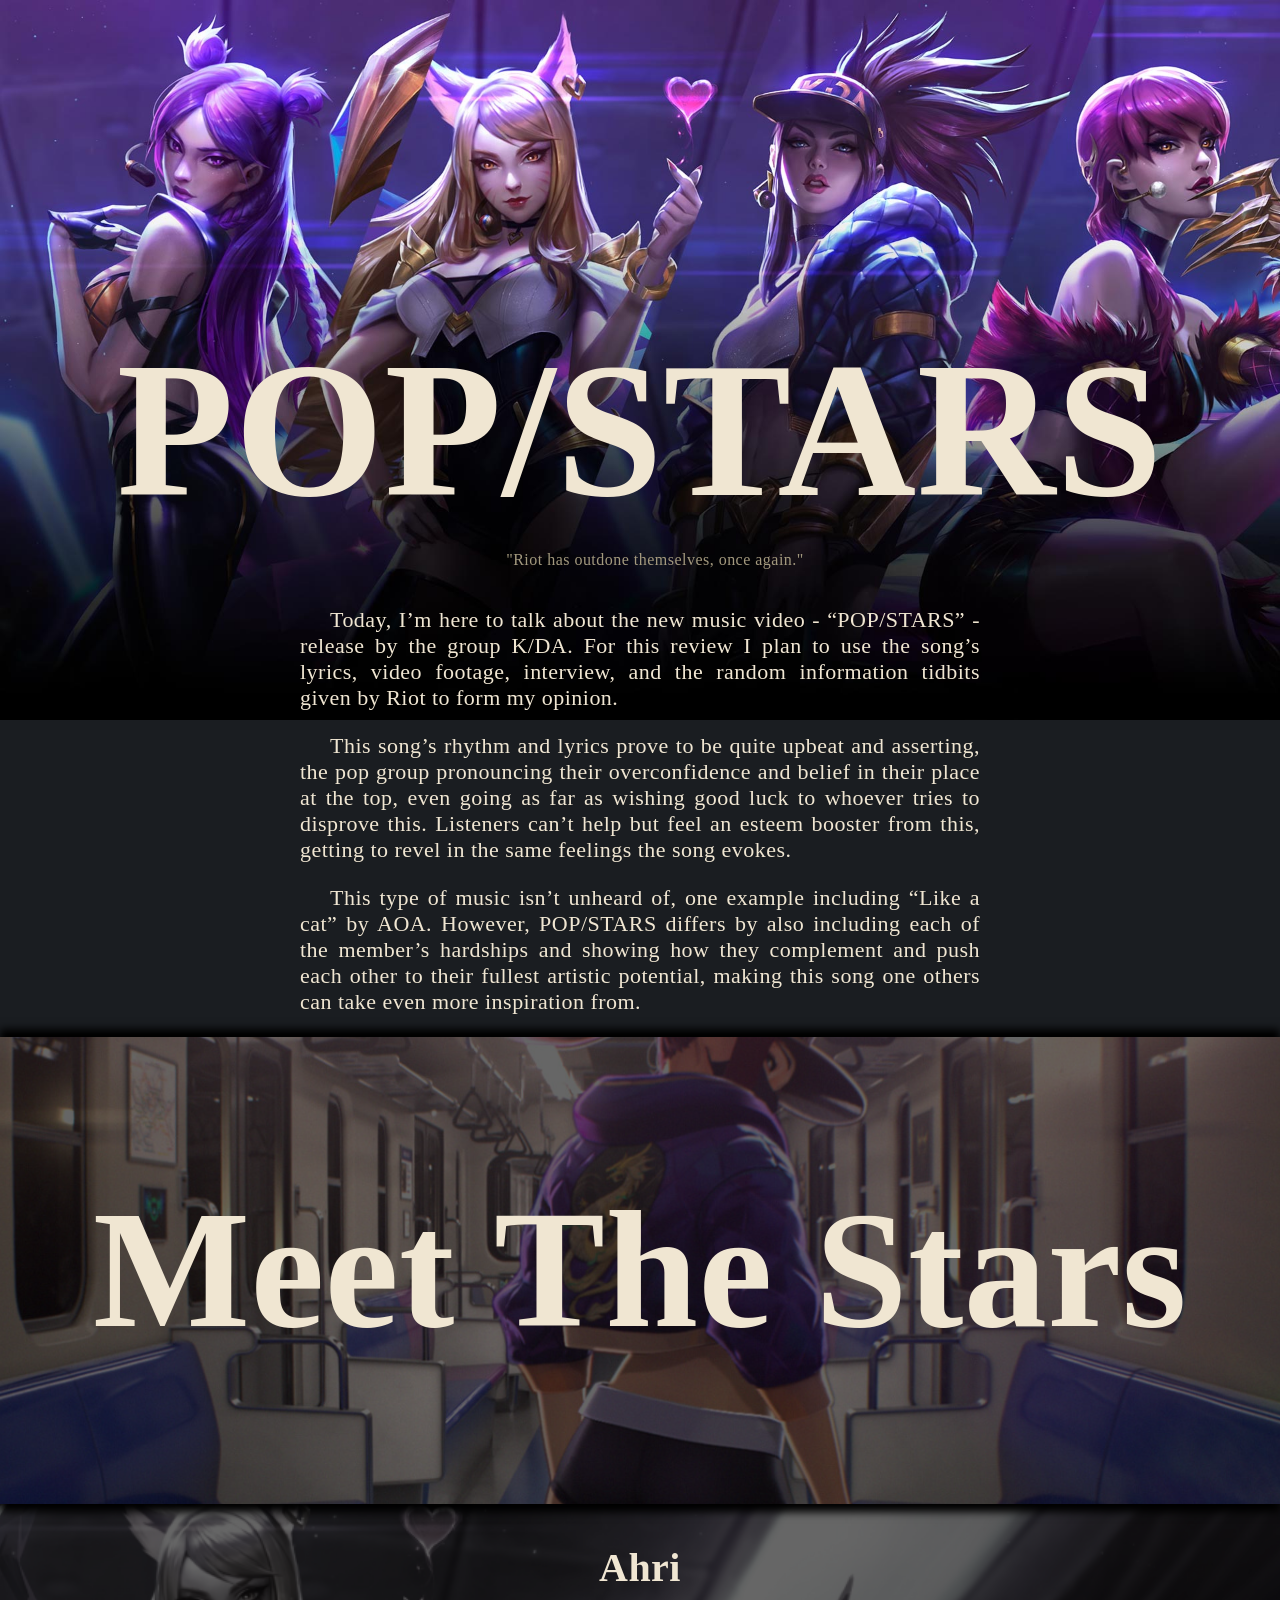
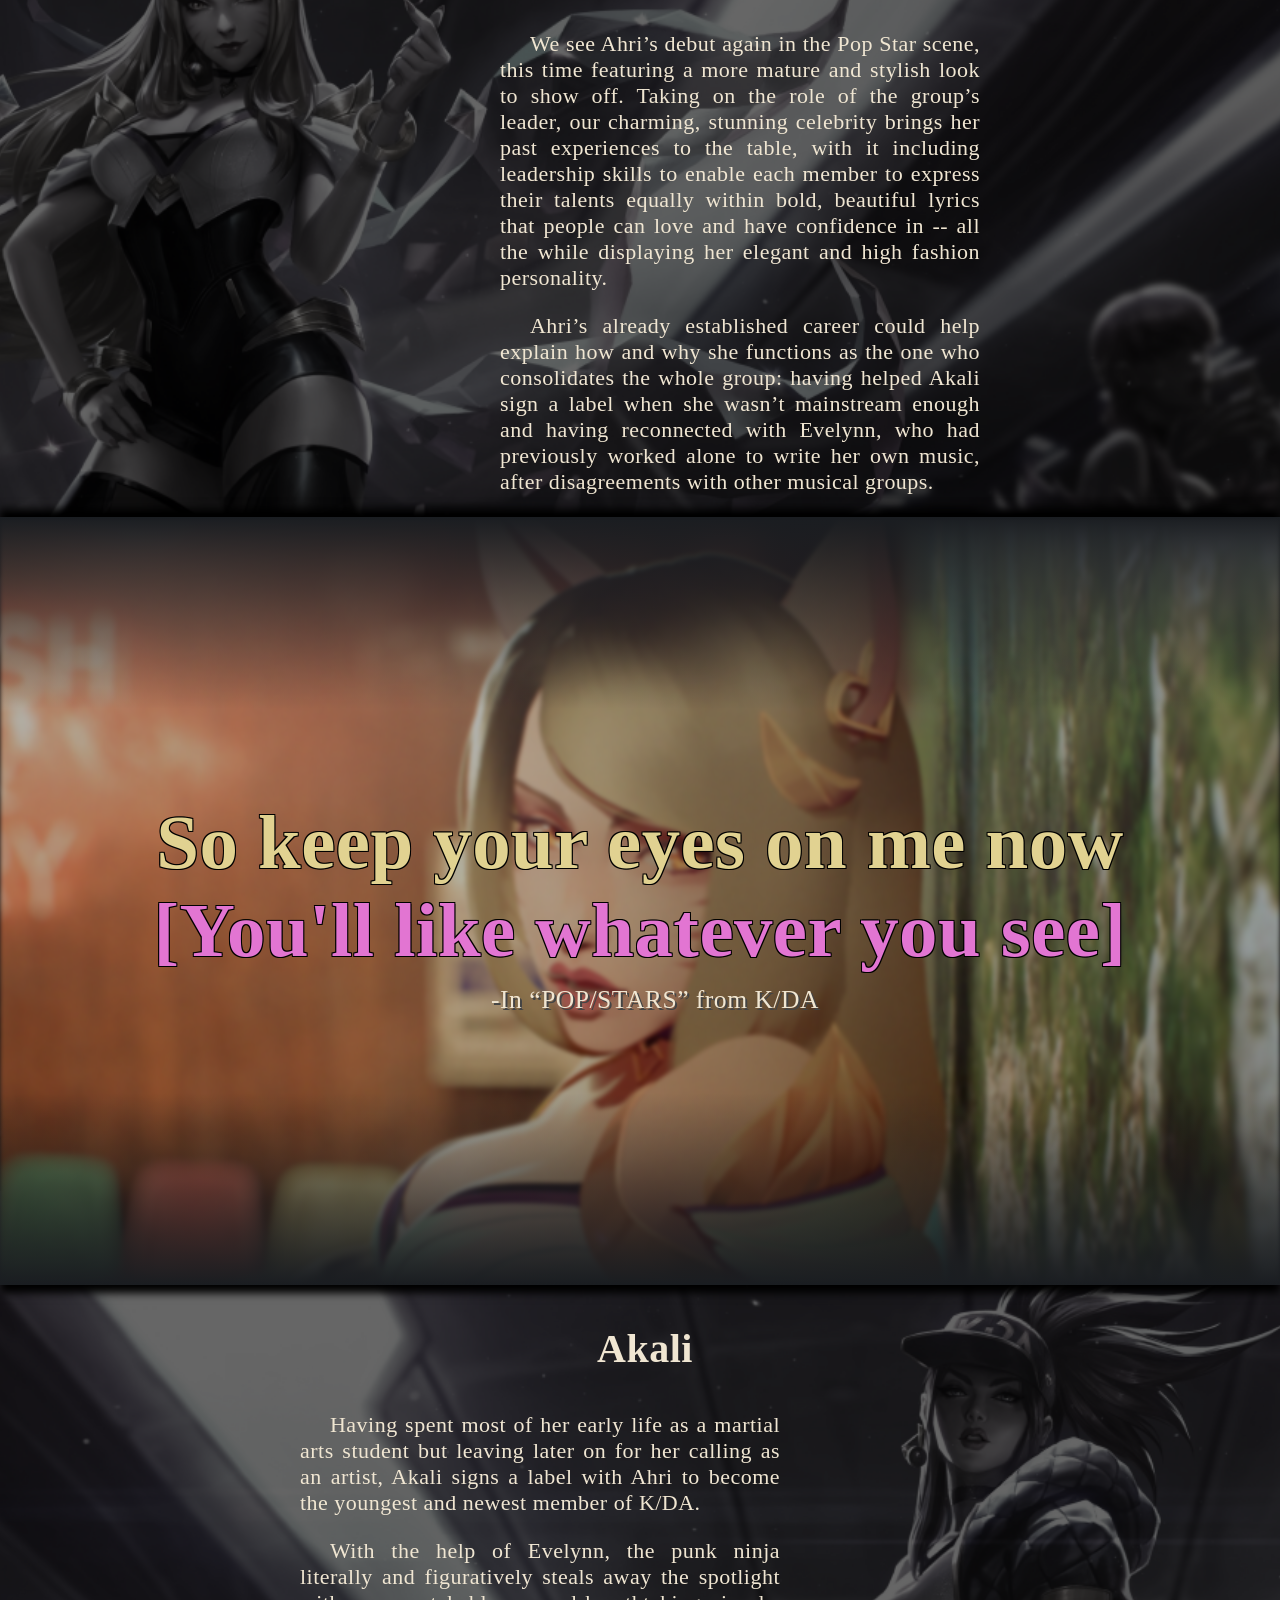
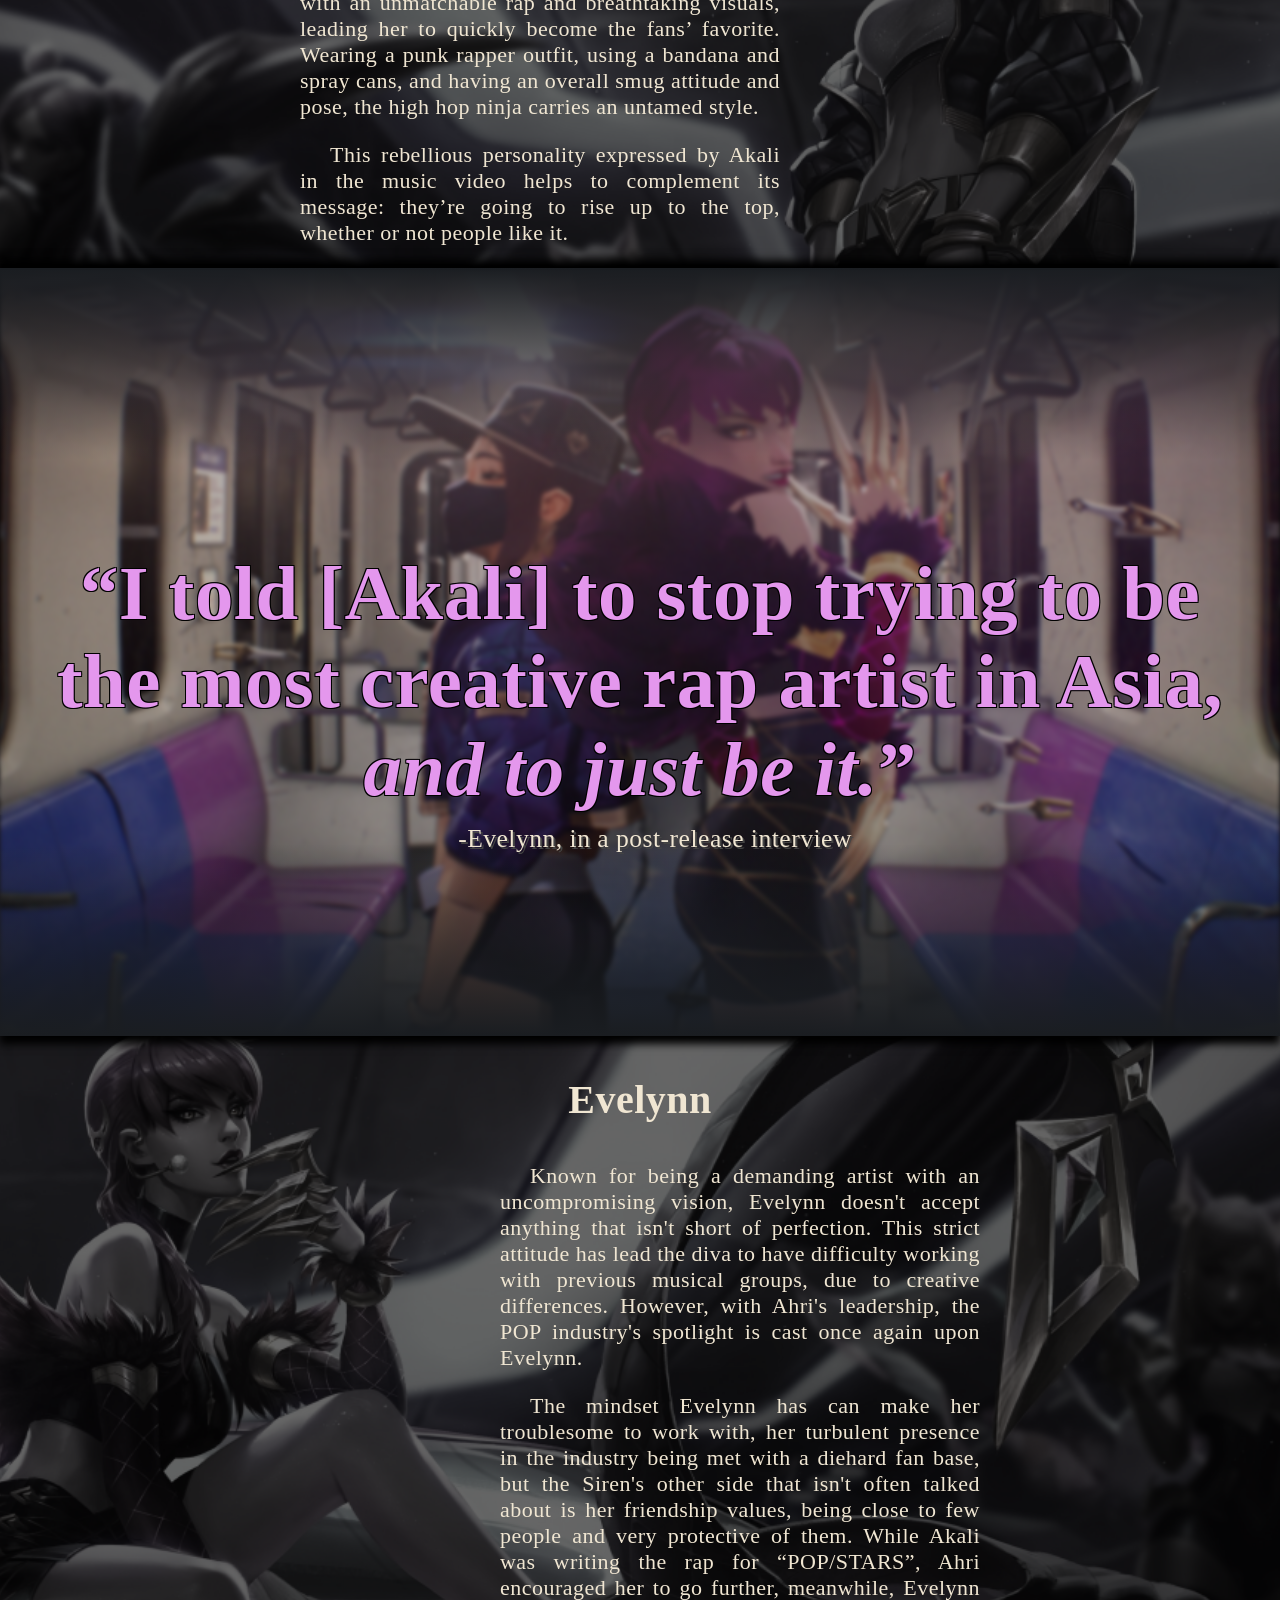
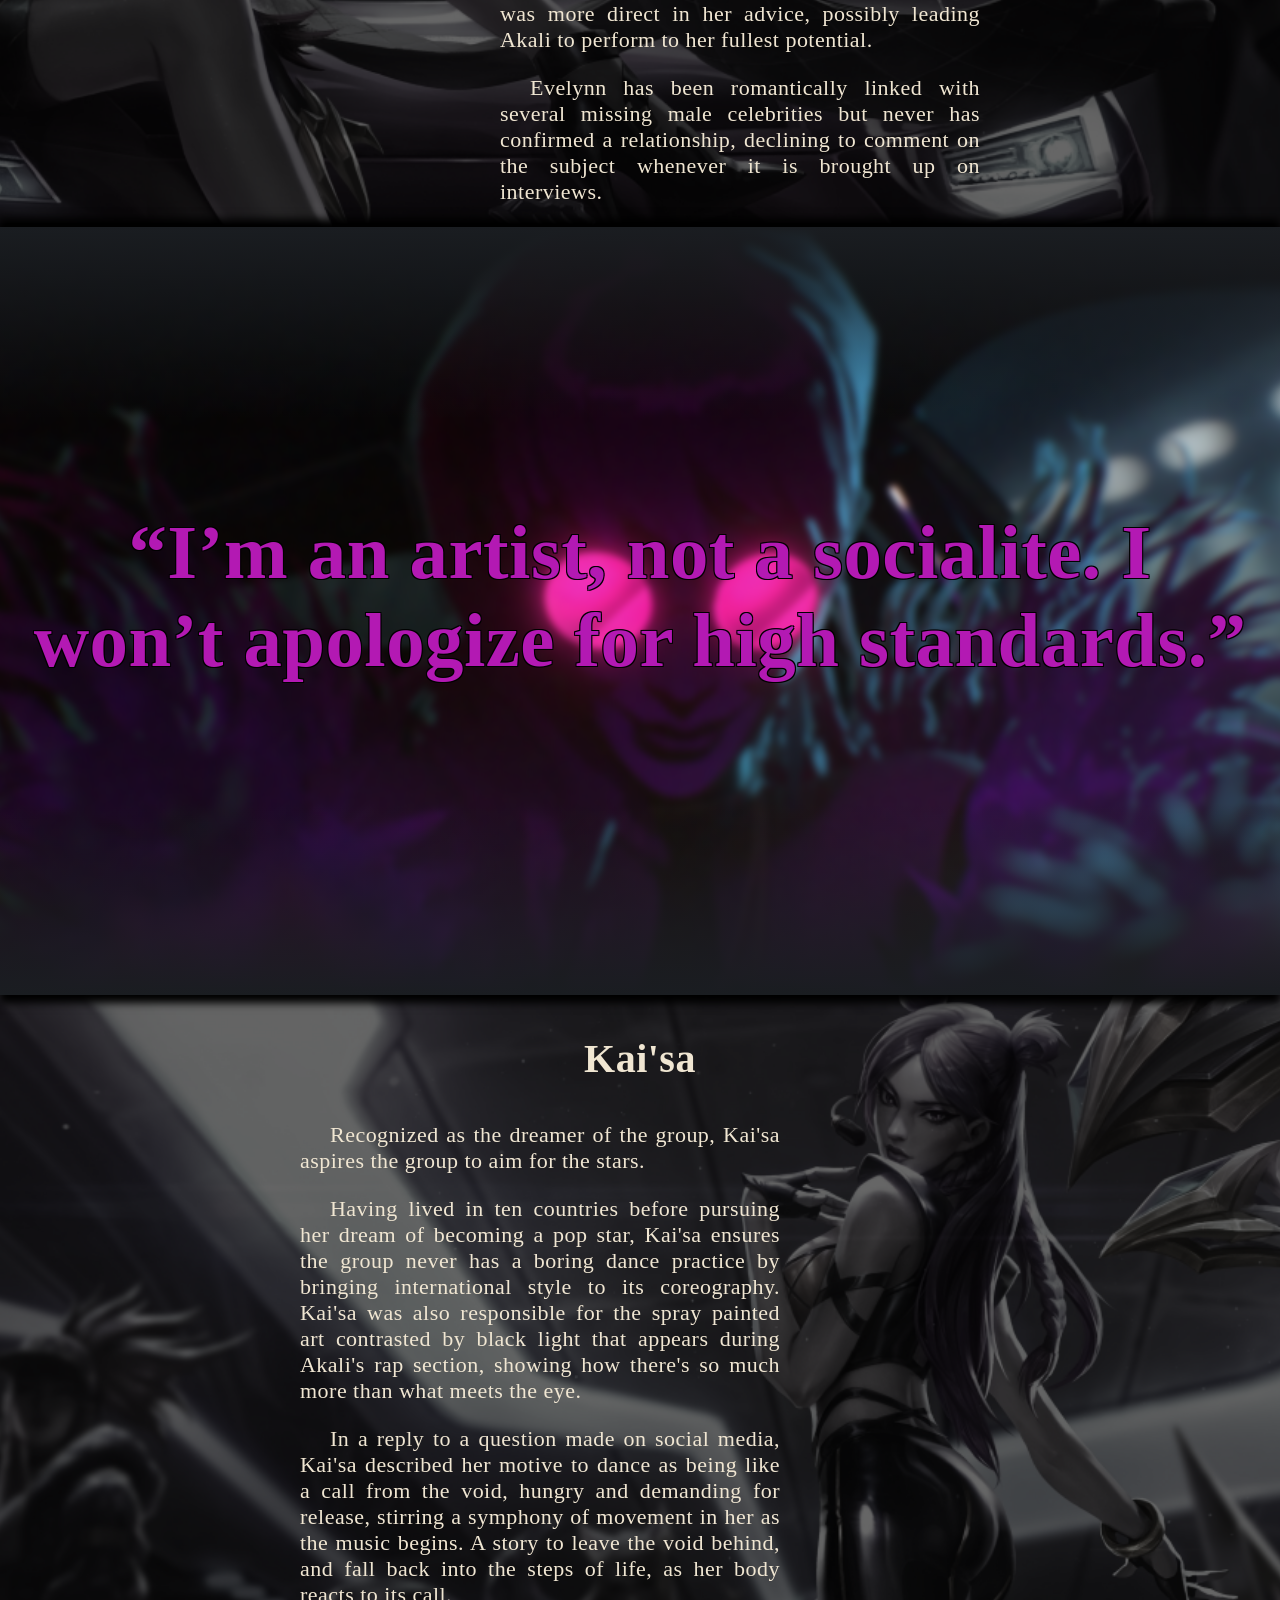
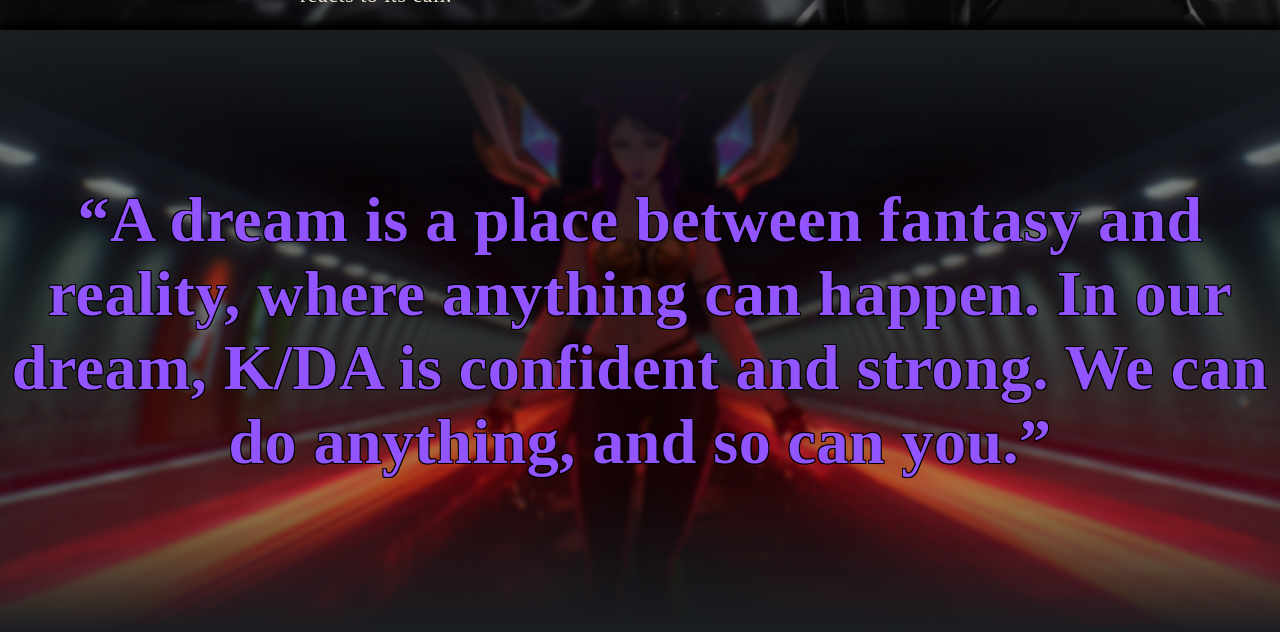
==== commit 3f63a215: "-Fixes to Kaisa's intro text and quote -Change in Evelynn's intro" ====
--- a/index.html
+++ b/index.html
@@ -121,7 +121,7 @@
     </p>
     <p>
         The mindset Evelynn has can make her troublesome to work with, her turbulent presence in the industry being met with a diehard
-        fan base, the Siren's other side that isn't often talked about is her value over friendship, being close to few people and 
+        fan base, but the Siren's other side that isn't often talked about is her friendship values, being close to few people and 
         very protective of them. While Akali was writing the rap for <q>POP/STARS</q>, Ahri encouraged her to go further, meanwhile, 
         Evelynn was more direct in her advice, possibly leading Akali to perform to her fullest potential.
     </p>
@@ -150,7 +150,7 @@
         Akali's rap section, showing how there's so much more than what meets the eye.
     </p>
     <p>
-        In a reply to a question made on social media, Kai'sa describes her motive to dance as being like a 
+        In a reply to a question made on social media, Kai'sa described her motive to dance as being like a 
         call from the void, hungry and demanding for release, stirring a symphony of movement in her
         as the music begins. A story to leave the void behind, and fall back into the steps of life, as her body
         reacts to its call.
@@ -159,7 +159,7 @@
 <section class="kaisa quoteSection">
     <img src="img/bg5.jpg" alt="" class="quoteimg">
     <p class="quotetext">
-        <q>A dream is a place between fantasy and reality, where anything can happen. In our world,
+        <q>A dream is a place between fantasy and reality, where anything can happen. In our dream,
         K/DA is confident and strong. We can do anything, and so can you.</q>
     </p>
 </section>
